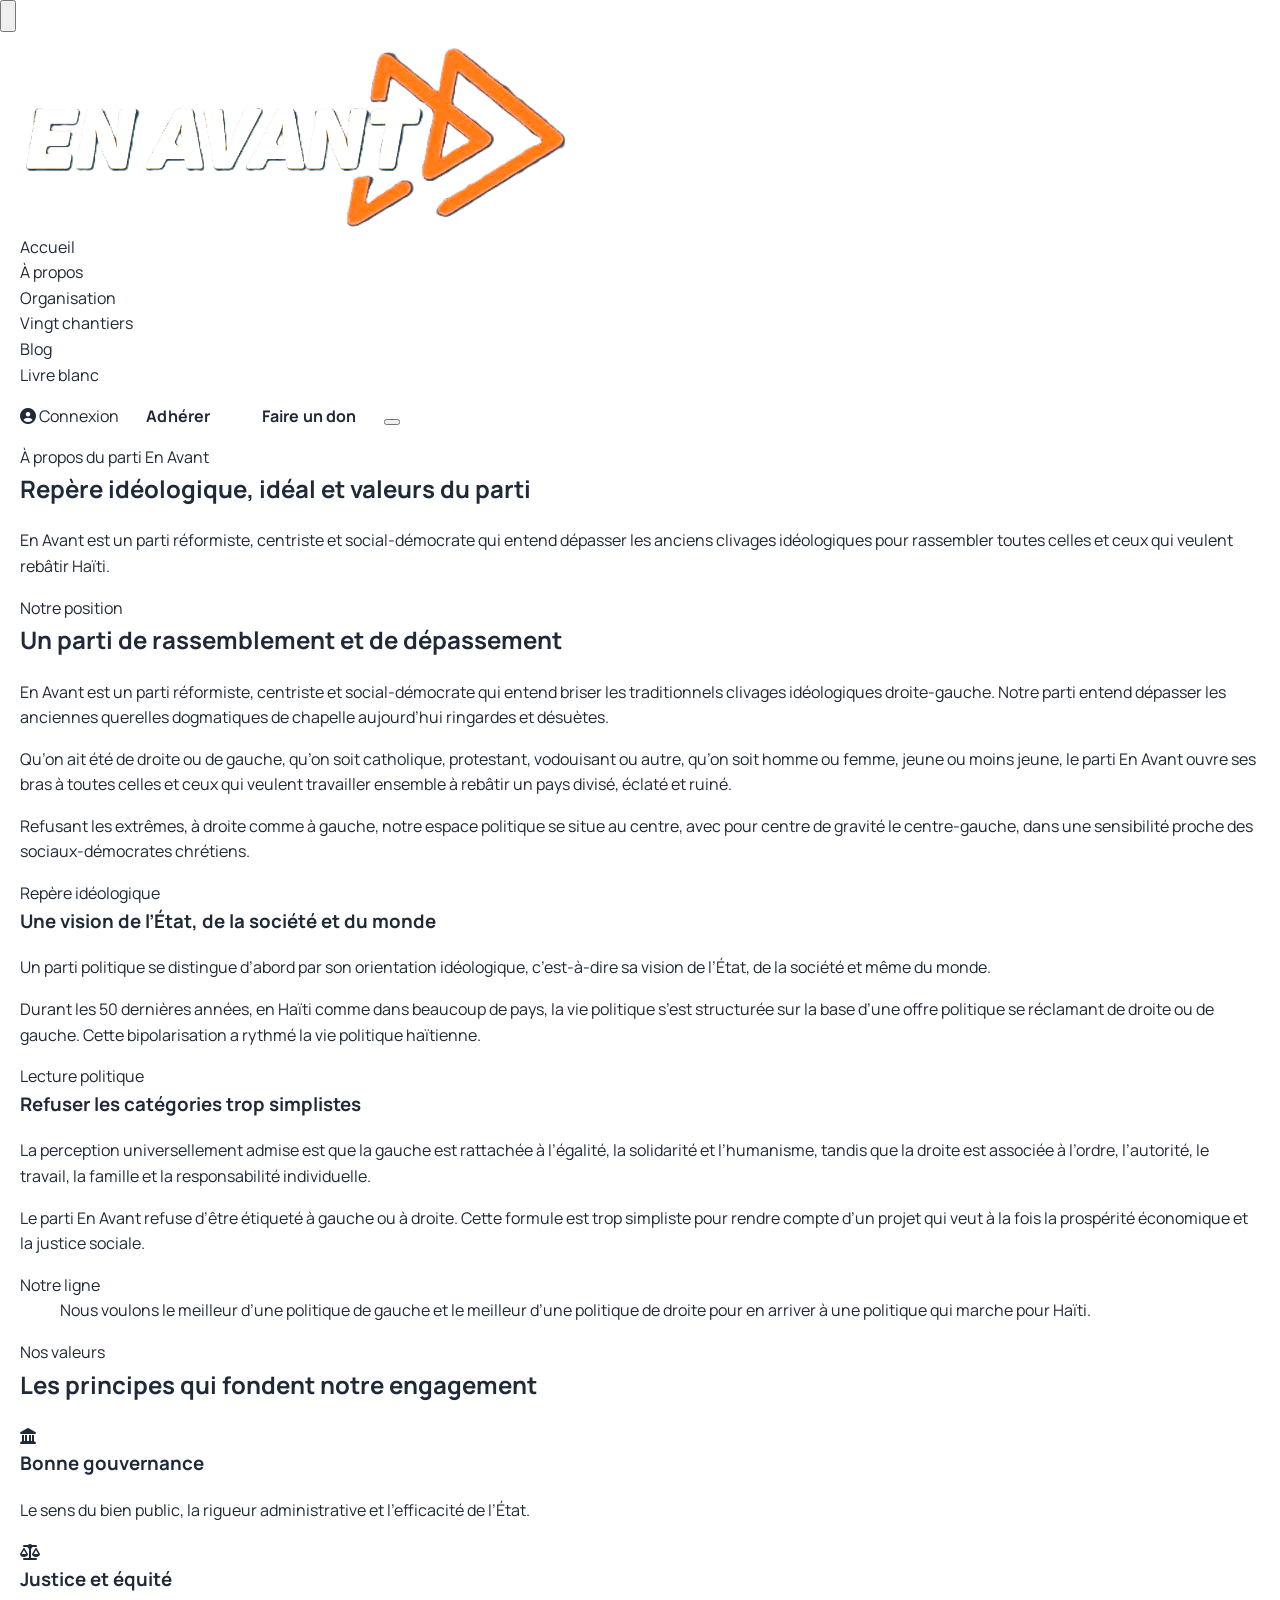
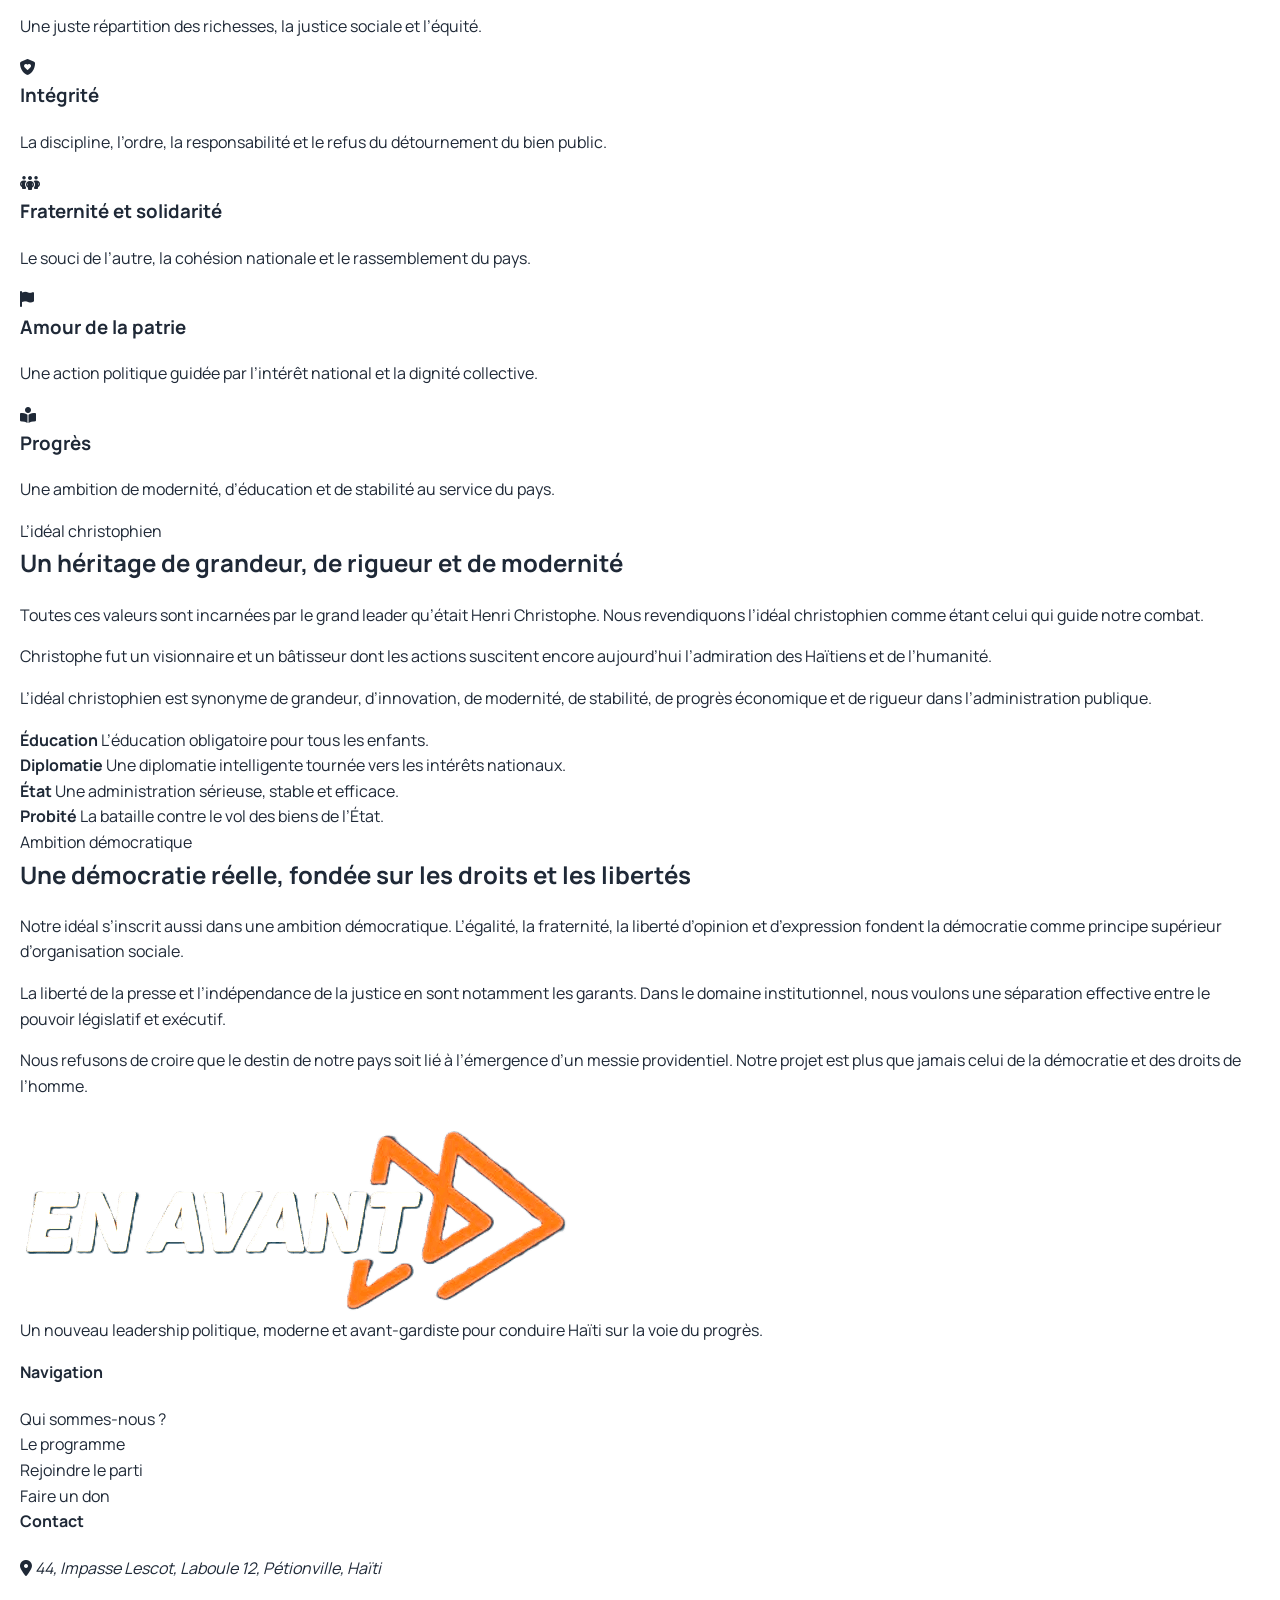
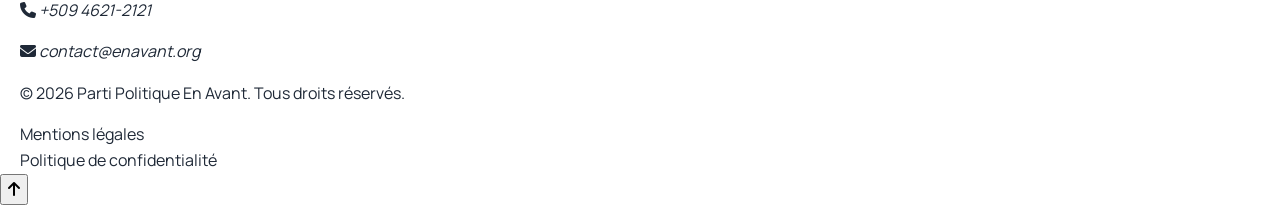
==== Apropos.html @ 97e24e47 "Refactor front: structure HTML, CSS, JS + nouvelles pages" ====
<!DOCTYPE html>
<html lang="fr">
<head>
  <meta charset="UTF-8" />
  <meta name="viewport" content="width=device-width, initial-scale=1.0" />
  <title>À propos | En Avant</title>
  <meta
    name="description"
    content="Découvrez le repère idéologique, l’idéal et les valeurs du parti En Avant."
  />

  <link rel="preconnect" href="https://fonts.googleapis.com" />
  <link rel="preconnect" href="https://fonts.gstatic.com" crossorigin />
  <link
    href="https://fonts.googleapis.com/css2?family=Manrope:wght@400;500;600;700;800&family=Playfair+Display:wght@600;700&display=swap"
    rel="stylesheet"
  />
  <link
    rel="stylesheet"
    href="https://cdnjs.cloudflare.com/ajax/libs/font-awesome/6.5.1/css/all.min.css"
  />
  <link rel="stylesheet" href="css/style.css" />
</head>

<button class="chatbot-fab" id="chatbotFab" aria-label="Ouvrir le chat">
  <span class="chatbot-icon">
    <svg viewBox="0 0 24 24" aria-hidden="true">
      <path d="M4 5.5C4 4.12 5.12 3 6.5 3h11C18.88 3 20 4.12 20 5.5v7c0 1.38-1.12 2.5-2.5 2.5H11l-4.2 3.4c-.33.27-.8.03-.8-.4V15.8C4.84 15.57 4 14.62 4 13.5v-8z" fill="currentColor"/>
    </svg>
  </span>
  <span class="chatbot-dot"></span>
</button>

<body>
  <header id="main-header" class="site-header scrolled">
    <div class="container header-shell">
      <a href="index.html" class="brand" aria-label="Retour à l'accueil">
        <img src="pictures/logo/logo.png" alt="Logo En Avant" />
      </a>

      <nav id="main-nav" class="main-nav" aria-label="Menu principal">
        <ul>
          <li><a href="index.html">Accueil</a></li>
          <li><a href="Apropos.html" class="active">À propos</a></li>
          <li><a href="organisation.html">Organisation</a></li>
          <li><a href="vingt-chantiers.html">Vingt chantiers</a></li>
          <li><a href="blog.html">Blog</a></li>
          <li><a href="livre-blanc.html">Livre blanc</a></li>
        </ul>
      </nav>

      <div class="header-actions">
        <a href="login.html" class="header-login">
          <i class="fa-solid fa-circle-user"></i>
          <span>Connexion</span>
        </a>
        <a href="adherer.html" class="btn btn-secondary">Adhérer</a>
        <a href="don.html" class="btn btn-primary">Faire un don</a>

        <button
          id="btn-mobile-menu"
          class="menu-toggle"
          type="button"
          aria-label="Ouvrir le menu"
          aria-expanded="false"
        >
          <span></span>
          <span></span>
          <span></span>
        </button>
      </div>
    </div>
  </header>

  <main>
    <!-- Hero -->
    <section class="about-hero">
      <div class="about-hero-bg"></div>
      <div class="about-hero-overlay"></div>

      <div class="container about-hero-content">
        <span class="eyebrow">À propos du parti En Avant</span>
        <h1>Repère idéologique, idéal et valeurs du parti</h1>
        <p>
          En Avant est un parti réformiste, centriste et social-démocrate qui
          entend dépasser les anciens clivages idéologiques pour rassembler
          toutes celles et ceux qui veulent rebâtir Haïti.
        </p>
      </div>
    </section>

    <!-- Intro -->
    <section class="section section-light">
      <div class="container narrow-container">
        <div class="section-head reveal-up">
          <span class="section-kicker">Notre position</span>
          <h2 class="section-title">Un parti de rassemblement et de dépassement</h2>
        </div>

        <div class="about-rich-text reveal-up">
          <p>
            En Avant est un parti réformiste, centriste et social-démocrate qui
            entend briser les traditionnels clivages idéologiques droite-gauche.
            Notre parti entend dépasser les anciennes querelles dogmatiques de
            chapelle aujourd’hui ringardes et désuètes.
          </p>

          <p>
            Qu’on ait été de droite ou de gauche, qu’on soit catholique,
            protestant, vodouisant ou autre, qu’on soit homme ou femme, jeune ou
            moins jeune, le parti En Avant ouvre ses bras à toutes celles et ceux
            qui veulent travailler ensemble à rebâtir un pays divisé, éclaté et
            ruiné.
          </p>

          <p>
            Refusant les extrêmes, à droite comme à gauche, notre espace
            politique se situe au centre, avec pour centre de gravité le
            centre-gauche, dans une sensibilité proche des sociaux-démocrates
            chrétiens.
          </p>
        </div>
      </div>
    </section>

    <!-- Ideology -->
    <section class="section section-soft">
      <div class="container">
        <div class="about-split">
          <div class="about-card reveal-left">
            <span class="card-kicker">Repère idéologique</span>
            <h3>Une vision de l’État, de la société et du monde</h3>
            <p>
              Un parti politique se distingue d’abord par son orientation
              idéologique, c’est-à-dire sa vision de l’État, de la société et
              même du monde.
            </p>
            <p>
              Durant les 50 dernières années, en Haïti comme dans beaucoup de
              pays, la vie politique s’est structurée sur la base d’une offre
              politique se réclamant de droite ou de gauche. Cette bipolarisation
              a rythmé la vie politique haïtienne.
            </p>
          </div>

          <div class="about-card reveal-right">
            <span class="card-kicker">Lecture politique</span>
            <h3>Refuser les catégories trop simplistes</h3>
            <p>
              La perception universellement admise est que la gauche est
              rattachée à l’égalité, la solidarité et l’humanisme, tandis que la
              droite est associée à l’ordre, l’autorité, le travail, la famille
              et la responsabilité individuelle.
            </p>
            <p>
              Le parti En Avant refuse d’être étiqueté à gauche ou à droite.
              Cette formule est trop simpliste pour rendre compte d’un projet qui
              veut à la fois la prospérité économique et la justice sociale.
            </p>
          </div>
        </div>
      </div>
    </section>

    <!-- Vision statement -->
    <section class="section section-light">
      <div class="container narrow-container">
        <div class="statement-box reveal-up">
          <span class="statement-kicker">Notre ligne</span>
          <blockquote>
            Nous voulons le meilleur d’une politique de gauche et le meilleur
            d’une politique de droite pour en arriver à une politique qui marche
            pour Haïti.
          </blockquote>
        </div>
      </div>
    </section>

    <!-- Values -->
    <section class="section section-light">
      <div class="container">
        <div class="section-head center reveal-up">
          <span class="section-kicker">Nos valeurs</span>
          <h2 class="section-title">Les principes qui fondent notre engagement</h2>
        </div>

        <div class="values-grid">
          <article class="value-card reveal-up">
            <i class="fa-solid fa-landmark"></i>
            <h3>Bonne gouvernance</h3>
            <p>Le sens du bien public, la rigueur administrative et l’efficacité de l’État.</p>
          </article>

          <article class="value-card reveal-up delay-1">
            <i class="fa-solid fa-scale-balanced"></i>
            <h3>Justice et équité</h3>
            <p>Une juste répartition des richesses, la justice sociale et l’équité.</p>
          </article>

          <article class="value-card reveal-up delay-2">
            <i class="fa-solid fa-shield-heart"></i>
            <h3>Intégrité</h3>
            <p>La discipline, l’ordre, la responsabilité et le refus du détournement du bien public.</p>
          </article>

          <article class="value-card reveal-up">
            <i class="fa-solid fa-people-group"></i>
            <h3>Fraternité et solidarité</h3>
            <p>Le souci de l’autre, la cohésion nationale et le rassemblement du pays.</p>
          </article>

          <article class="value-card reveal-up delay-1">
            <i class="fa-solid fa-flag"></i>
            <h3>Amour de la patrie</h3>
            <p>Une action politique guidée par l’intérêt national et la dignité collective.</p>
          </article>

          <article class="value-card reveal-up delay-2">
            <i class="fa-solid fa-book-open-reader"></i>
            <h3>Progrès</h3>
            <p>Une ambition de modernité, d’éducation et de stabilité au service du pays.</p>
          </article>
        </div>
      </div>
    </section>

    <!-- Christophe -->
    <section class="section section-dark">
      <div class="container">
        <div class="christophe-grid">
          <div class="christophe-copy reveal-left">
            <span class="section-kicker light">L’idéal christophien</span>
            <h2 class="section-title light">Un héritage de grandeur, de rigueur et de modernité</h2>

            <p class="light-text">
              Toutes ces valeurs sont incarnées par le grand leader qu’était
              Henri Christophe. Nous revendiquons l’idéal christophien comme
              étant celui qui guide notre combat.
            </p>

            <p class="light-text">
              Christophe fut un visionnaire et un bâtisseur dont les actions
              suscitent encore aujourd’hui l’admiration des Haïtiens et de
              l’humanité.
            </p>

            <p class="light-text">
              L’idéal christophien est synonyme de grandeur, d’innovation, de
              modernité, de stabilité, de progrès économique et de rigueur dans
              l’administration publique.
            </p>
          </div>

          <div class="christophe-panel reveal-right">
            <div class="christophe-item">
              <strong>Éducation</strong>
              <span>L’éducation obligatoire pour tous les enfants.</span>
            </div>
            <div class="christophe-item">
              <strong>Diplomatie</strong>
              <span>Une diplomatie intelligente tournée vers les intérêts nationaux.</span>
            </div>
            <div class="christophe-item">
              <strong>État</strong>
              <span>Une administration sérieuse, stable et efficace.</span>
            </div>
            <div class="christophe-item">
              <strong>Probité</strong>
              <span>La bataille contre le vol des biens de l’État.</span>
            </div>
          </div>
        </div>
      </div>
    </section>

    <!-- Democracy -->
    <section class="section section-light">
      <div class="container narrow-container">
        <div class="section-head reveal-up">
          <span class="section-kicker">Ambition démocratique</span>
          <h2 class="section-title">Une démocratie réelle, fondée sur les droits et les libertés</h2>
        </div>

        <div class="about-rich-text reveal-up">
          <p>
            Notre idéal s’inscrit aussi dans une ambition démocratique.
            L’égalité, la fraternité, la liberté d’opinion et d’expression
            fondent la démocratie comme principe supérieur d’organisation
            sociale.
          </p>

          <p>
            La liberté de la presse et l’indépendance de la justice en sont
            notamment les garants. Dans le domaine institutionnel, nous voulons
            une séparation effective entre le pouvoir législatif et exécutif.
          </p>

          <p>
            Nous refusons de croire que le destin de notre pays soit lié à
            l’émergence d’un messie providentiel. Notre projet est plus que
            jamais celui de la démocratie et des droits de l’homme.
          </p>
        </div>
      </div>
    </section>
  </main>

  <footer class="site-footer">
    <div class="container footer-grid">
      <div class="footer-col">
        <img src="pictures/logo/logo.png" alt="En Avant" class="footer-logo" />
        <p>
          Un nouveau leadership politique, moderne et avant-gardiste pour conduire Haïti
          sur la voie du progrès.
        </p>
      </div>

      <div class="footer-col">
        <h4>Navigation</h4>
        <ul>
          <li><a href="Apropos.html">Qui sommes-nous ?</a></li>
          <li><a href="vingt-chantiers.html">Le programme</a></li>
          <li><a href="adherer.html">Rejoindre le parti</a></li>
          <li><a href="don.html">Faire un don</a></li>
        </ul>
      </div>

      <div class="footer-col">
        <h4>Contact</h4>
        <address>
          <p><i class="fa-solid fa-location-dot"></i> 44, Impasse Lescot, Laboule 12, Pétionville, Haïti</p>
          <p><i class="fa-solid fa-phone"></i> +509 4621-2121</p>
          <p><i class="fa-solid fa-envelope"></i> contact@enavant.org</p>
        </address>
      </div>
    </div>

    <div class="footer-bottom">
      <div class="container footer-bottom-row">
        <p>© 2026 Parti Politique En Avant. Tous droits réservés.</p>
        <ul class="legal-links">
          <li><a href="#">Mentions légales</a></li>
          <li><a href="#">Politique de confidentialité</a></li>
        </ul>
      </div>
    </div>
  </footer>

  <button id="backToTop" class="back-to-top" aria-label="Remonter en haut">
    <i class="fa-solid fa-arrow-up"></i>
  </button>

  <script src="js/app.js"></script>
</body>
</html>
---- css/style.css ----
:root {
  --color-primary: #ff6a2a;
  --color-primary-light: #ff8a4c;
  --color-primary-dark: #e0551f;
  --color-secondary: #1a1a1a;
  --color-secondary-soft: #2a2a2a;
  --color-dark: #0f0f0f;
  --color-text: #1f2937;
  --color-muted: #6b7280;
  --color-border: rgba(0, 0, 0, 0.08);
  --color-white: #ffffff;
  --color-bg: #fafafa;
  --color-bg-soft: #f4f4f4;

  --radius-sm: 14px;
  --radius-md: 20px;
  --radius-lg: 28px;
  --radius-xl: 36px;

  --shadow-soft: 0 10px 30px rgba(0, 0, 0, 0.08);
  --shadow-medium: 0 20px 50px rgba(0, 0, 0, 0.12);
  --shadow-strong: 0 30px 80px rgba(0, 0, 0, 0.18);

  --transition-fast: 0.25s ease;
  --transition-smooth: 0.4s cubic-bezier(0.22, 1, 0.36, 1);

  --container: 1240px;

  --font-body: "Manrope", sans-serif;
  --font-display: "Playfair Display", serif;
}

*,
*::before,
*::after {
  box-sizing: border-box;
}

html {
  scroll-behavior: smooth;
}

body {
  margin: 0;
  font-family: var(--font-body);
  color: var(--color-text);
  background: var(--color-white);
  line-height: 1.6;
  overflow-x: hidden;
}

body.menu-open {
  overflow: hidden;
}

img {
  max-width: 100%;
  display: block;
}

a {
  color: inherit;
  text-decoration: none;
}

button,
input,
textarea,
select {
  font: inherit;
}

ul {
  margin: 0;
  padding: 0;
  list-style: none;
}

p,
h1,
h2,
h3,
h4,
blockquote {
  margin-top: 0;
}

.container {
  width: min(calc(100% - 2rem), var(--container));
  margin: 0 auto;
}

/* Loader */
.page-loader {
  position: fixed;
  inset: 0;
  z-index: 9999;
  background:
    radial-gradient(circle at 15% 25%, rgba(255, 106, 42, 0.28), transparent 30%),
    radial-gradient(circle at 85% 15%, rgba(255, 255, 255, 0.12), transparent 25%),
    linear-gradient(135deg, #0f0f0f 0%, #1a1a1a 55%, #2a2a2a 100%);
  display: grid;
  place-items: center;
  transition: opacity 0.7s ease, visibility 0.7s ease;
}

.page-loader.hidden {
  opacity: 0;
  visibility: hidden;
}

.loader-inner {
  text-align: center;
}

.loader-logo {
  width: 110px;
  margin: 0 auto 1.5rem;
  filter: drop-shadow(0 12px 30px rgba(0, 0, 0, 0.25));
}

.loader-line {
  width: 160px;
  height: 4px;
  border-radius: 999px;
  background: rgba(255, 255, 255, 0.18);
  overflow: hidden;
  position: relative;
}

.loader-line::after {
  content: "";
  position: absolute;
  inset: 0;
  width: 45%;
  background: linear-gradient(90deg, transparent, var(--color-primary), transparent);
  animation: loaderMove 1.2s ease-in-out infinite;
}

@keyframes loaderMove {
  0% { transform: translateX(-120%); }
  100% { transform: translateX(260%); }
}

/* Buttons */
.btn {
  display: inline-flex;
  align-items: center;
  justify-content: center;
  gap: 0.65rem;
  min-height: 50px;
  padding: 0.9rem 1.45rem;
  border: 1px solid transparent;
  border-radius: 999px;
  font-weight: 700;
  letter-spacing: 0.01em;
  transition: var(--transition-smooth);
  cursor: pointer;
  position: relative;
  overflow: hidden;
}

.btn::after {
  content: "";
  position: absolute;
  top: 0;
  left: -120%;
  width: 55%;
  height: 100%;
  background: linear-gradient(120deg, transparent, rgba(255, 255, 255, 0.32), transparent);
  transition: 0.8s ease;
}

.btn:hover::after {
  left: 130%;
}

.btn:hover {
  transform: translateY(-2px);
}

.btn-lg {
  min-height: 58px;
  padding: 1rem 1.8rem;
}

.btn-full {
  width: 100%;
}

<<<<<<< Updated upstream
/* Bouton Principal (Faire un Don) -> BLEU MARINE PARTOUT */
.btn-primary {
    background-color: var(--color-secondary);
    color: var(--color-white) !important;
    box-shadow: 0 4px 15px rgba(0, 26, 51, 0.4);
=======
.btn-primary {
  background: linear-gradient(135deg, var(--color-primary) 0%, var(--color-primary-light) 100%);
  color: var(--color-white);
  box-shadow: 0 14px 35px rgba(255, 106, 42, 0.28);
>>>>>>> Stashed changes
}

.btn-primary:hover {
<<<<<<< Updated upstream
    background-color: #003366; 
    transform: scale(1.02);
    box-shadow: 0 6px 20px rgba(0, 26, 51, 0.6);
}

/* Bouton Blanc Premium (Adhérer) -> BLANC PARTOUT */
.btn-white {
    background-color: var(--color-white) !important;
    color: var(--color-primary) !important; 
    box-shadow: 0 4px 15px rgba(0, 0, 0, 0.1) !important; 
    font-weight: 700 !important; 
}
.btn-white:hover {
    background-color: #f8f9fa !important;
    transform: scale(1.04);
    box-shadow: 0 8px 25px rgba(0, 0, 0, 0.2) !important;
=======
  box-shadow: 0 20px 45px rgba(255, 106, 42, 0.34);
}

.btn-secondary {
  background: rgba(255, 255, 255, 0.72);
  color: var(--color-secondary);
  border-color: rgba(255, 255, 255, 0.35);
  backdrop-filter: blur(10px);
>>>>>>> Stashed changes
}

.btn-secondary:hover {
  background: rgba(255, 255, 255, 0.9);
}

<<<<<<< Updated upstream
.header-container { display: flex; justify-content: space-between; align-items: center; width: 98%; max-width: 2000px; margin: 0 auto; padding: 0 1rem; }
.header-logo img { height: 80px; transition: transform 0.3s ease;}
.header-logo img:hover { transform: scale(1.05); }

.header-nav ul { display: flex; align-items: center; gap: 3.5rem; }

/* Liens du menu principal */
.header-nav > ul > li > a {
    color: var(--color-white);
    font-weight: 500; 
    font-size: 0.95rem; 
    position: relative;
    padding: 0.6rem 1.2rem; 
    letter-spacing: 0.5px;
    text-shadow: 0 2px 5px rgba(0,0,0,0.3); 
    transition: all 0.3s ease;
    z-index: 1; 
    display: inline-block;
=======
.btn-light {
  background: var(--color-white);
  color: var(--color-secondary);
  box-shadow: 0 14px 35px rgba(0, 0, 0, 0.12);
>>>>>>> Stashed changes
}

.btn-light:hover {
  box-shadow: 0 20px 45px rgba(0, 0, 0, 0.18);
}

/* Header */
.site-header {
  position: fixed;
  top: 0;
  left: 0;
  width: 100%;
  z-index: 1200;
  padding: 1rem 0;
  transition: background 0.35s ease, border-color 0.35s ease, padding 0.35s ease, box-shadow 0.35s ease;
}

.site-header.scrolled {
  padding: 0.7rem 0;
  background: rgba(15, 15, 15, 0.72);
  backdrop-filter: blur(18px) saturate(150%);
  border-bottom: 1px solid rgba(255, 255, 255, 0.08);
  box-shadow: 0 10px 30px rgba(0, 0, 0, 0.12);
}

.header-shell {
  display: flex;
  align-items: center;
  justify-content: space-between;
  gap: 1.5rem;
}

<<<<<<< Updated upstream
/* --- Menu au SCROLL : Dark Glass Permanent (SaaS Style) --- */
#main-header.scroll-down {
    background: rgba(15, 23, 42, 0.85) !important; 
    backdrop-filter: blur(24px) saturate(150%) !important; 
    -webkit-backdrop-filter: blur(24px) saturate(150%) !important;
    border-bottom: 1px solid rgba(255, 255, 255, 0.08) !important; 
    padding: 0.8rem 0;
    pointer-events: auto; 
=======
.brand img {
  height: 76px;
  transition: var(--transition-smooth);
}

.site-header.scrolled .brand img {
  height: 62px;
}

.main-nav ul {
  display: flex;
  align-items: center;
  gap: 2rem;
}

.main-nav > ul > li {
  position: relative;
}

.main-nav > ul > li > a {
  color: var(--color-white);
  font-size: 0.96rem;
  font-weight: 600;
  padding: 0.55rem 0;
  opacity: 0.92;
  transition: var(--transition-fast);
  position: relative;
}

.main-nav > ul > li > a::after {
  content: "";
  position: absolute;
  left: 0;
  bottom: -0.25rem;
  width: 100%;
  height: 2px;
  transform: scaleX(0);
  transform-origin: center;
  background: var(--color-primary);
  transition: var(--transition-fast);
}

.main-nav > ul > li > a:hover,
.main-nav > ul > li > a.active {
  opacity: 1;
}

.main-nav > ul > li > a:hover::after,
.main-nav > ul > li > a.active::after {
  transform: scaleX(1);
}

.dropdown > a i {
  font-size: 0.72rem;
  margin-left: 0.35rem;
>>>>>>> Stashed changes
}

.dropdown-menu {
  position: absolute;
  top: calc(100% + 1rem);
  left: -1rem;
  min-width: 210px;
  padding: 0.7rem;
  border-radius: 18px;
  background: rgba(255, 255, 255, 0.96);
  box-shadow: var(--shadow-medium);
  border: 1px solid rgba(0, 0, 0, 0.06);
  opacity: 0;
  visibility: hidden;
  transform: translateY(10px);
  transition: var(--transition-smooth);
}

.dropdown:hover .dropdown-menu {
  opacity: 1;
  visibility: visible;
  transform: translateY(0);
}

.dropdown-menu a {
<<<<<<< Updated upstream
    display: block; width: 100%; color: var(--color-dark) !important;
    padding: 0.75rem 1rem; border-radius: 8px; font-weight: 500 !important;
    text-shadow: none; transform: none; 
}
.dropdown-menu a::before { display: none; }
.dropdown-menu a:hover { background-color: var(--color-bg-light); color: var(--color-primary) !important; }

/* ==========================================
   6. HERO BANNER : CADRAGE MILLIMÉTRIQUE
   ========================================== */
.hero-section {
    position: relative; height: 100vh; min-height: 700px; display: flex; align-items: center; justify-content: center; overflow: hidden;
    background: radial-gradient(circle at 50% 40%, var(--color-primary) 0%, var(--color-primary-dark) 60%, var(--color-primary-deep) 100%);
}

/* L'Image de Fond */
.hero-section::before {
    content: ''; position: absolute; top: 0; left: 0; width: 100%; height: 100%;
    background-image: url('../pictures/hero.jpeg'); background-size: cover; 
    background-position: center 20%; background-repeat: no-repeat;
    filter: grayscale(100%) sepia(100%) hue-rotate(345deg) saturate(250%) contrast(1.1) brightness(1.2);
    opacity: 0.25; mix-blend-mode: hard-light; z-index: 0; pointer-events: none; 
=======
  display: block;
  padding: 0.8rem 0.95rem;
  border-radius: 12px;
  color: var(--color-dark);
  font-weight: 600;
}

.dropdown-menu a:hover {
  background: var(--color-bg-soft);
  color: var(--color-primary);
>>>>>>> Stashed changes
}

.header-actions {
  display: flex;
  align-items: center;
  gap: 0.8rem;
}

<<<<<<< Updated upstream
/* Le Slogan Centré (1 Ligne) */
.hero-title {
    color: var(--color-white); font-size: clamp(2rem, 4.5vw, 4.2rem); line-height: 1.1;
    margin-top: 22vh; margin-bottom: 0;
    text-shadow: 0 4px 15px rgba(0, 0, 0, 0.4); white-space: nowrap; text-align: center; width: 100%;
}

/* Les Boutons au niveau des mains */
.hero-buttons { 
    display: flex; justify-content: center; align-items: center;
    gap: 45vw; margin-top: 3vh; width: 100%; 
=======
.header-login {
  display: inline-flex;
  align-items: center;
  gap: 0.45rem;
  color: var(--color-white);
  font-weight: 600;
  opacity: 0.9;
  transition: var(--transition-fast);
}

.header-login:hover {
  opacity: 1;
  color: #ffd9c6;
>>>>>>> Stashed changes
}

<<<<<<< Updated upstream
/* Les Icônes Réseaux Sociaux */
.hero-socials {
    display: inline-flex; justify-content: center; align-items: center; gap: 1.5rem;
    margin-top: 25vh; padding: 0.8rem 2rem;
    background: rgba(255, 255, 255, 0.05); backdrop-filter: blur(12px); -webkit-backdrop-filter: blur(12px);
    border: 1px solid rgba(255, 255, 255, 0.1); border-radius: 50px; box-shadow: 0 10px 30px rgba(0, 0, 0, 0.1);
}
.hero-socials a { color: var(--color-white); font-size: 1.5rem; display: flex; justify-content: center; align-items: center; width: 45px; height: 45px; border-radius: 50%; background-color: transparent; transition: var(--transition-fast); opacity: 0.8; }
.hero-socials a:hover { opacity: 1; color: var(--color-primary); background-color: var(--color-white); transform: translateY(-4px) scale(1.1); box-shadow: 0 8px 20px rgba(0, 0, 0, 0.2); }

/* ==========================================
   7. SECTIONS, CARTES & VIDÉO (VISION ORANGE)
   ========================================== */
.card { background: var(--color-white); border-radius: 20px; border: 1px solid rgba(0,0,0,0.03); box-shadow: var(--shadow-apple); overflow: hidden; transition: transform 0.3s ease, box-shadow 0.3s ease; }
.card:hover { transform: translateY(-5px); box-shadow: 0 20px 40px rgba(0,0,0,0.08); }

/* --- LA SECTION VISION (Plaque Verre Orange) --- */
.vision-section { padding: 8rem 0 4rem 0; background-color: var(--color-white); position: relative; }

.vision-premium-card {
    background: rgba(230, 85, 37, 0.85); backdrop-filter: blur(25px); -webkit-backdrop-filter: blur(25px);
    border-radius: 30px; padding: 4rem 3rem; border: 1px solid rgba(255, 255, 255, 0.3);
    box-shadow: 0 30px 60px rgba(230, 85, 37, 0.15), 0 10px 20px rgba(0, 0, 0, 0.05); 
    position: relative; overflow: visible;
}
.vision-grid { display: grid; grid-template-columns: 1fr; gap: 4rem; align-items: center; }
.vision-text { position: relative; padding-right: 2rem; }
.quote-mark { position: absolute; top: -40px; left: -20px; font-family: var(--font-heading); font-size: 8rem; line-height: 1; color: rgba(255, 255, 255, 0.2); z-index: 0; }
.vision-quote { position: relative; z-index: 1; font-family: var(--font-heading); font-size: clamp(1.4rem, 2.5vw, 1.8rem); line-height: 1.6; color: var(--color-white); text-shadow: 0 2px 4px rgba(0, 0, 0, 0.1); font-weight: 400; font-style: italic; }
.vision-author { position: relative; z-index: 1; }
.vision-author strong { color: var(--color-white) !important; font-size: 1.2rem; }
.vision-author span { color: var(--color-secondary) !important; font-weight: 600; opacity: 0.9; }

.vision-video { position: relative; }
.vision-video-wrapper { position: relative; width: 100%; max-width: 550px; margin: 0 auto; aspect-ratio: 16 / 9; border-radius: 16px; overflow: hidden; background-color: var(--color-secondary); border: 8px solid var(--color-white); box-shadow: 0 25px 50px -12px rgba(0, 26, 51, 0.4); transition: transform 0.4s ease, box-shadow 0.4s ease; }
.vision-video-wrapper:hover { transform: translateY(-10px) scale(1.02); box-shadow: 0 35px 60px -15px rgba(0, 26, 51, 0.6); }
.vision-video-wrapper iframe { position: absolute; top: 0; left: 0; width: 100%; height: 100%; border: none; background-color: #000; }
@media (min-width: 992px) { .vision-grid { grid-template-columns: 1.2fr 1fr; gap: 5rem; } .vision-video { margin-top: -8rem; margin-bottom: -4rem; } }

/* ==========================================
   8. SÉPARATEUR PREMIUM (DARK MARQUEE SMOOTH)
   ========================================== */
.premium-divider {
    position: relative;
    width: 100%;
    height: 100px; 
    overflow: hidden;
    display: flex;
    align-items: center;
    background: linear-gradient(to right, #001a33, #002b5e, #001a33);
    box-shadow: inset 0 5px 15px rgba(0,0,0,0.3), inset 0 -5px 15px rgba(0,0,0,0.3);
}

.marquee-track {
    display: flex;
    width: max-content; 
    animation: scroll-marquee 45s linear infinite; 
    z-index: 2; 
}

.marquee-text {
    font-family: var(--font-body); 
    font-size: 2.5rem; 
    font-weight: 800;
    text-transform: uppercase;
    letter-spacing: 4px;
    padding-right: 3rem; 
    color: rgba(255, 255, 255, 0.04); 
    -webkit-text-stroke: 0px; 
    text-shadow: none; 
    white-space: nowrap;
}

@keyframes scroll-marquee {
    0% { transform: translateX(0); }
    100% { transform: translateX(-50%); } 
}

@media (max-width: 768px) {
    .premium-divider { height: 70px; }
    .marquee-text { font-size: 1.8rem; }
}

/* ==========================================
   9. ACTUALITÉS (VITRINE ORANGE PANORAMIQUE)
   ========================================== */
.news-section { 
    padding: 6rem 0; 
    background-color: var(--color-white); 
    position: relative;
    background-image: radial-gradient(circle at 50% 50%, rgba(230, 85, 37, 0.1) 0%, transparent 70%);
}

.news-section .container {
    width: 95%; max-width: 1600px;
    background: rgba(230, 85, 37, 0.95); 
    backdrop-filter: blur(20px); -webkit-backdrop-filter: blur(20px);
    border: 1px solid rgba(255, 255, 255, 0.3); border-radius: 40px; 
    padding: 6rem 5rem;
    box-shadow: 0 40px 80px rgba(230, 85, 37, 0.3), inset 0 2px 2px rgba(255, 255, 255, 0.2);
}

.news-section .section-title { color: var(--color-white) !important; font-size: clamp(2.5rem, 4vw, 3.5rem); letter-spacing: -0.5px; margin: 0; text-shadow: 0 2px 10px rgba(0,0,0,0.1); }
.link-discover { font-weight: 600; font-size: 1.2rem; display: flex; align-items: center; gap: 0.5rem; color: var(--color-white) !important; transition: var(--transition-fast); padding-bottom: 5px; border-bottom: 2px solid transparent; }
.link-discover:hover { gap: 0.8rem; border-bottom: 2px solid var(--color-white); }

.blog-layout { display: grid; grid-template-columns: 1fr; gap: 4rem; margin-top: 5rem; }
@media (min-width: 1024px) { 
    .blog-layout { grid-template-columns: 1.2fr 1fr; gap: 6rem; align-items: stretch; } 
}

.news-featured { position: relative; border-radius: 24px; overflow: hidden; aspect-ratio: 16/10; box-shadow: 0 20px 40px rgba(0,0,0,0.5); transition: transform 0.5s ease, box-shadow 0.5s ease; }
.featured-link { display: block; width: 100%; height: 100%; }
.featured-img { position: absolute; top: 0; left: 0; width: 100%; height: 100%; object-fit: cover; transition: transform 1s ease; }
.featured-overlay { position: absolute; top: 0; left: 0; width: 100%; height: 100%; background: linear-gradient(to bottom, rgba(0,0,0,0) 10%, rgba(0,0,0,0.9) 100%); display: flex; flex-direction: column; justify-content: flex-end; padding: 3rem; }

.badge-premium { align-self: flex-start; background: var(--color-primary); color: var(--color-white); padding: 0.5rem 1.2rem; border-radius: 50px; font-size: 0.75rem; font-weight: 700; text-transform: uppercase; letter-spacing: 1.5px; margin-bottom: 1.5rem; }
.featured-title { color: var(--color-white); font-size: clamp(1.8rem, 3.5vw, 2.5rem); line-height: 1.2; margin-bottom: 0; text-shadow: 0 4px 10px rgba(0,0,0,0.5); }
.featured-read-more { color: var(--color-primary); font-weight: 600; font-size: 1.1rem; display: flex; align-items: center; gap: 0.5rem; margin-top: 1.5rem; opacity: 0; transform: translateY(20px); transition: all 0.4s ease; }
.news-featured:hover { transform: translateY(-8px); box-shadow: 0 30px 60px rgba(0, 0, 0, 0.6); }
.news-featured:hover .featured-img { transform: scale(1.05); }
.news-featured:hover .featured-read-more { opacity: 1; transform: translateY(0); }

.news-list-container { display: flex; flex-direction: column; justify-content: center; }
.news-list-clean { display: flex; flex-direction: column; height: 100%; justify-content: space-between; }
.news-list-item { border-bottom: 1px solid rgba(255, 255, 255, 0.2); position: relative; }
.news-list-item:last-child { border-bottom: none; }
.news-item-link { display: flex; flex-direction: column; justify-content: center; padding: 2.5rem 0; position: relative; z-index: 2; transition: var(--transition-fast); }
.news-item-link:hover { transform: translateX(15px); }
.news-item-meta { display: flex; gap: 1rem; font-size: 0.8rem; font-weight: 700; text-transform: uppercase; letter-spacing: 1.5px; margin-bottom: 1rem; }

.news-category { color: var(--color-secondary) !important; font-weight: 800; }
.news-date { color: rgba(255, 255, 255, 0.7) !important; }
.news-item-title { color: var(--color-white); font-size: 1.4rem; font-weight: 400; line-height: 1.4; transition: color 0.3s ease; text-shadow: none; word-wrap: break-word; }
.news-list-item:hover .news-item-title { color: var(--color-secondary); }

.hover-thumbnail { position: absolute; top: 50%; right: 2rem; transform: translateY(-50%) scale(0.8) rotate(-5deg); width: 160px; height: 110px; object-fit: cover; border-radius: 12px; box-shadow: 0 20px 40px rgba(0,0,0,0.5); border: 2px solid rgba(255,255,255,0.2); opacity: 0; visibility: hidden; z-index: -1; transition: all 0.4s cubic-bezier(0.16, 1, 0.3, 1); pointer-events: none; }
.news-list-item:hover .hover-thumbnail { opacity: 1; visibility: visible; transform: translateY(-50%) scale(1) rotate(0deg); right: 0; }

@media (max-width: 991px) { 
    .news-section .container { padding: 3rem 1.5rem; border-radius: 20px; width: 100%; }
    .news-featured { aspect-ratio: 1/1; } 
    .featured-overlay { padding: 1.5rem; } 
    .hover-thumbnail { display: none; } 
    .news-item-link:hover { transform: none; } 
}

/* ==========================================
   10. ORGANISATION & GALERIE
   ========================================== */
.join-section { padding: 8rem 0; background-color: var(--color-secondary); color: var(--color-white); }
.process-grid { display: grid; grid-template-columns: 1fr; gap: 2rem; }
@media (min-width: 768px) { .process-grid { grid-template-columns: repeat(3, 1fr); } }
.step-card { padding: 3rem 2rem; border-radius: 20px; text-align: center; background: rgba(255, 255, 255, 0.05); border: 1px solid rgba(255, 255, 255, 0.1); transition: var(--transition-fast); }
.step-card:hover { background: rgba(255, 255, 255, 0.08); transform: translateY(-5px); border-color: rgba(230, 85, 37, 0.5); }
.step-card h4 { color: #ffffff !important; }
.step-card p { color: rgba(255, 255, 255, 0.8) !important; }

/* GALERIE DIAPORAMA (Fade Away) */
.slideshow-container { position: relative; width: 100%; max-width: 900px; height: 500px; margin: 0 auto; border-radius: 24px; overflow: hidden; box-shadow: var(--shadow-apple), 0 20px 40px rgba(0,0,0,0.1); background-color: var(--color-dark); }
.slide-item { position: absolute; top: 0; left: 0; width: 100%; height: 100%; opacity: 0; visibility: hidden; transition: opacity 1.5s ease-in-out, visibility 1.5s ease-in-out; transform: scale(1.05); }
.slide-item.active { opacity: 1; visibility: visible; transform: scale(1); transition: opacity 1.5s ease-in-out, transform 10s ease-out; }
.slide-image { width: 100%; height: 100%; object-fit: cover; }
@media (max-width: 768px) { .slideshow-container { height: 350px; } }

/* ==========================================
   11. FOOTER & MODALES
   ========================================== */
.main-footer { background-color: var(--color-bg-light); color: var(--color-text-muted); border-top: 1px solid rgba(0,0,0,0.05); }
.footer-content { padding: 5rem 0 3rem; }
.footer-grid { display: grid; grid-template-columns: 1fr; gap: 3rem; }
@media (min-width: 992px) { .footer-grid { grid-template-columns: 2fr 1fr 1fr; } }
.footer-logo { height: 40px; } 
.footer-bottom { border-top: 1px solid rgba(0,0,0,0.05); padding: 2rem 0; font-size: 0.9rem; }
.legal-links { display: flex; gap: 1.5rem; }
.legal-links a { color: var(--color-text-muted); }
.legal-links a:hover { color: var(--color-primary); }

.loader-overlay { position: fixed; top: 0; left: 0; width: 100%; height: 100vh; background-color: #0f172a; background-image: radial-gradient(circle at 15% 50%, rgba(230, 85, 37, 0.4), transparent 50%), radial-gradient(circle at 85% 30%, rgba(0, 150, 255, 0.2), transparent 50%); z-index: 9999; display: flex; flex-direction: column; align-items: center; justify-content: center; transition: transform 0.8s cubic-bezier(0.77, 0, 0.175, 1), opacity 0.8s ease; }
.loader-logo { height: 120px; margin-bottom: 2rem; filter: drop-shadow(0 10px 20px rgba(0,0,0,0.3)); }
.loader-overlay.loader-hidden { opacity: 0; pointer-events: none; }

.btn-floating { position: fixed; bottom: 110px; right: 35px; width: 45px; height: 45px; border-radius: 50%; background-color: rgba(255,255,255,0.9); backdrop-filter: blur(10px); color: var(--color-dark); border: 1px solid rgba(0,0,0,0.05); box-shadow: 0 5px 15px rgba(0,0,0,0.1); z-index: 98; cursor: pointer; opacity: 1; transform: translateY(0); transition: var(--transition-fast); }
.btn-floating.scroll-hidden { opacity: 0; pointer-events: none; transform: translateY(20px); }
.btn-floating:hover { background-color: var(--color-dark); color: white; transform: translateY(-5px); }

.btn-floating-chat { position: fixed; bottom: 30px; right: 30px; width: 60px; height: 60px; border-radius: 50%; background-color: var(--color-primary); color: var(--color-white); border: none; box-shadow: 0 10px 25px rgba(230, 85, 37, 0.4); z-index: 99; cursor: pointer; display: flex; justify-content: center; align-items: center; font-size: 1.5rem; transition: var(--transition-smooth); }
.btn-floating-chat:hover { transform: scale(1.1) rotate(-5deg); background-color: var(--color-primary-dark); }
.chat-notification { position: absolute; top: 5px; right: 5px; width: 14px; height: 14px; background-color: #10b981; border: 2px solid var(--color-white); border-radius: 50%; }

.reveal-hidden { opacity: 0; transform: translateY(30px); transition: all 1s cubic-bezier(0.16, 1, 0.3, 1); }
.reveal-from-left { opacity: 0; transform: translateX(-40px); transition: all 1s cubic-bezier(0.16, 1, 0.3, 1); }
.reveal-from-right { opacity: 0; transform: translateX(40px); transition: all 1s cubic-bezier(0.16, 1, 0.3, 1); }
.is-visible { opacity: 1; transform: translate(0); }
.delay-1 { transition-delay: 0.1s; }
.delay-2 { transition-delay: 0.2s; }
.delay-3 { transition-delay: 0.3s; }

/* ==========================================
   12. RESPONSIVE MOBILE
   ========================================== */
.mobile-only-link, .mobile-only-btn { display: none !important; }
=======
.menu-toggle {
  display: none;
  width: 48px;
  height: 48px;
  border: 0;
  border-radius: 14px;
  background: rgba(255, 255, 255, 0.12);
  backdrop-filter: blur(8px);
  padding: 0;
  cursor: pointer;
}

.menu-toggle span {
  display: block;
  width: 22px;
  height: 2px;
  margin: 5px auto;
  background: var(--color-white);
  transition: var(--transition-fast);
  border-radius: 999px;
}

.menu-toggle.is-active span:nth-child(1) {
  transform: translateY(7px) rotate(45deg);
}

.menu-toggle.is-active span:nth-child(2) {
  opacity: 0;
}

.menu-toggle.is-active span:nth-child(3) {
  transform: translateY(-7px) rotate(-45deg);
}

.mobile-cta {
  display: none;
}

/* Hero */
.hero {
  position: relative;
  min-height: 100vh;
  padding: 10rem 0 4rem;
  display: flex;
  align-items: center;
  overflow: hidden;
  background: linear-gradient(135deg, #0f0f0f 0%, #1a1a1a 52%, #2a2a2a 100%);
}

.hero-bg {
  position: absolute;
  inset: 0;
  background: url("../pictures/hero.jpeg") center 22% / cover no-repeat;
  filter: brightness(0.92);
  transform: scale(1.02);
}

.hero-overlay {
  position: absolute;
  inset: 0;
  background:
    radial-gradient(circle at 20% 20%, rgba(255, 106, 42, 0.14), transparent 25%),
    linear-gradient(90deg, rgba(15, 15, 15, 0.48) 0%, rgba(15, 15, 15, 0.22) 42%, rgba(15, 15, 15, 0.38) 100%);
}

.hero-grid {
  position: relative;
  z-index: 2;
  display: grid;
  grid-template-columns: minmax(0, 1.2fr) minmax(320px, 430px);
  gap: 3rem;
  align-items: center;
}

.eyebrow {
  display: inline-flex;
  align-items: center;
  gap: 0.5rem;
  margin-bottom: 1.2rem;
  padding: 0.55rem 0.9rem;
  border-radius: 999px;
  background: rgba(255, 255, 255, 0.1);
  color: rgba(255, 255, 255, 0.9);
  font-size: 0.9rem;
  font-weight: 700;
  letter-spacing: 0.04em;
  text-transform: uppercase;
  backdrop-filter: blur(8px);
}

.hero-copy h1 {
  margin-bottom: 1rem;
  color: var(--color-white);
  font-family: var(--font-display);
  font-size: clamp(3rem, 6vw, 5.9rem);
  line-height: 0.94;
  letter-spacing: -0.04em;
}

.hero-copy h1 span {
  color: #ffd9c6;
}

.hero-text {
  max-width: 650px;
  color: rgba(255, 255, 255, 0.82);
  font-size: 1.12rem;
  margin-bottom: 2rem;
}

.hero-actions {
  display: flex;
  gap: 1rem;
  flex-wrap: wrap;
  margin-bottom: 2rem;
}

.hero-socials {
  display: flex;
  gap: 0.85rem;
  flex-wrap: wrap;
}

.hero-socials a {
  width: 50px;
  height: 50px;
  display: grid;
  place-items: center;
  border-radius: 50%;
  color: var(--color-white);
  background: rgba(255, 255, 255, 0.08);
  border: 1px solid rgba(255, 255, 255, 0.12);
  backdrop-filter: blur(10px);
  transition: var(--transition-smooth);
}

.hero-socials a:hover {
  background: var(--color-white);
  color: var(--color-primary);
  transform: translateY(-4px);
}

.hero-card {
  padding: 1.75rem;
  border-radius: var(--radius-xl);
  background: linear-gradient(180deg, rgba(255, 255, 255, 0.16), rgba(255, 255, 255, 0.08));
  border: 1px solid rgba(255, 255, 255, 0.18);
  backdrop-filter: blur(18px);
  box-shadow: var(--shadow-strong);
  color: var(--color-white);
}

.hero-card-top {
  display: flex;
  align-items: center;
  justify-content: space-between;
  gap: 1rem;
  margin-bottom: 1.2rem;
}

.hero-card-label {
  font-size: 0.82rem;
  text-transform: uppercase;
  letter-spacing: 0.12em;
  opacity: 0.8;
  font-weight: 700;
}

.hero-card-pill {
  padding: 0.45rem 0.8rem;
  border-radius: 999px;
  background: rgba(255, 255, 255, 0.14);
  font-size: 0.82rem;
  font-weight: 700;
}

.hero-card h2 {
  margin-bottom: 0.8rem;
  font-size: 1.7rem;
  line-height: 1.2;
}

.hero-card p {
  color: rgba(255, 255, 255, 0.78);
  margin-bottom: 1.5rem;
}

.hero-card-stats {
  display: grid;
  grid-template-columns: repeat(3, 1fr);
  gap: 1rem;
}

.hero-card-stats div {
  padding: 1rem;
  border-radius: 18px;
  background: rgba(255, 255, 255, 0.08);
  text-align: center;
}

.hero-card-stats strong {
  display: block;
  font-size: 1.5rem;
  line-height: 1;
  margin-bottom: 0.35rem;
}

.hero-card-stats span {
  font-size: 0.9rem;
  color: rgba(255, 255, 255, 0.76);
}

.hero-scroll {
  position: absolute;
  left: 50%;
  bottom: 1.5rem;
  transform: translateX(-50%);
  z-index: 2;
  display: inline-flex;
  align-items: center;
  gap: 0.6rem;
  color: rgba(255, 255, 255, 0.82);
  font-size: 0.95rem;
  font-weight: 700;
  letter-spacing: 0.02em;
}

.hero-scroll i {
  animation: bounceArrow 1.4s ease-in-out infinite;
}

.hero-copy h1,
.hero-text,
.hero-card,
.hero-scroll,
.hero-socials a,
.eyebrow {
  text-shadow: 0 4px 18px rgba(0, 0, 0, 0.28);
}

@keyframes bounceArrow {
  0%, 100% { transform: translateY(0); }
  50% { transform: translateY(6px); }
}

/* Sections */
.section {
  padding: 7rem 0;
}

.section-light {
  background: var(--color-white);
}

.section-soft {
  background: var(--color-bg);
}

.section-dark {
  background:
    radial-gradient(circle at top right, rgba(255, 106, 42, 0.16), transparent 25%),
    linear-gradient(135deg, #0f0f0f 0%, #1a1a1a 55%, #2a2a2a 100%);
  color: var(--color-white);
}

.section-head {
  margin-bottom: 3rem;
}

.section-head.center {
  text-align: center;
}

.section-kicker {
  display: inline-block;
  margin-bottom: 0.8rem;
  color: var(--color-primary);
  font-size: 0.88rem;
  text-transform: uppercase;
  letter-spacing: 0.14em;
  font-weight: 800;
}

.section-kicker.light {
  color: #ffd9c6;
}

.section-title {
  margin-bottom: 0.8rem;
  font-family: var(--font-display);
  font-size: clamp(2rem, 4vw, 3.4rem);
  line-height: 1.05;
  color: var(--color-secondary);
  letter-spacing: -0.03em;
}

.section-title.light {
  color: var(--color-white);
}

.section-intro {
  max-width: 740px;
  margin: 0 auto;
  color: var(--color-muted);
}

.section-intro.light {
  color: rgba(255, 255, 255, 0.74);
}

.section-action {
  margin-top: 3rem;
  text-align: center;
}

/* Vision */
.vision-grid {
  display: grid;
  grid-template-columns: 1fr 1fr;
  gap: 3rem;
  align-items: center;
}

.vision-quote {
  padding: 2.2rem;
  border-radius: var(--radius-xl);
  background: linear-gradient(180deg, #ffffff 0%, #fafbfd 100%);
  border: 1px solid var(--color-border);
  box-shadow: var(--shadow-soft);
}

.vision-quote blockquote {
  margin: 0;
  font-size: 1.3rem;
  line-height: 1.8;
  color: var(--color-secondary);
  font-weight: 500;
}

.video-shell {
  position: relative;
  aspect-ratio: 16 / 9;
  border-radius: var(--radius-xl);
  overflow: hidden;
  background: var(--color-secondary);
  box-shadow: var(--shadow-medium);
}

.video-shell::before {
  content: "";
  position: absolute;
  inset: 0;
  border: 1px solid rgba(255, 255, 255, 0.08);
  border-radius: inherit;
  pointer-events: none;
  z-index: 2;
}

.video-shell iframe {
  width: 100%;
  height: 100%;
  border: 0;
}

/* News */
.news-layout {
  display: grid;
  grid-template-columns: 1.5fr 0.9fr;
  gap: 2rem;
  align-items: start;
}

.feature-card {
  overflow: hidden;
  border-radius: var(--radius-xl);
  background: var(--color-white);
  border: 1px solid var(--color-border);
  box-shadow: var(--shadow-soft);
  transition: var(--transition-smooth);
}

.feature-card:hover {
  transform: translateY(-6px);
  box-shadow: var(--shadow-medium);
}

.feature-media {
  position: relative;
  height: 420px;
  overflow: hidden;
}

.feature-media img {
  width: 100%;
  height: 100%;
  object-fit: cover;
  transition: transform 1s ease;
}

.feature-card:hover .feature-media img {
  transform: scale(1.05);
}

.feature-badge {
  position: absolute;
  top: 1.2rem;
  left: 1.2rem;
  padding: 0.55rem 0.85rem;
  border-radius: 999px;
  background: rgba(15, 15, 15, 0.78);
  color: var(--color-white);
  font-size: 0.76rem;
  letter-spacing: 0.08em;
  font-weight: 800;
  text-transform: uppercase;
  backdrop-filter: blur(8px);
}

.feature-body {
  padding: 2rem;
}

.meta-row,
.mini-news-meta {
  display: flex;
  gap: 0.8rem;
  flex-wrap: wrap;
  font-size: 0.85rem;
  color: var(--color-muted);
  margin-bottom: 1rem;
}

.meta-row span,
.mini-news-meta span {
  position: relative;
}

.meta-row span + span::before,
.mini-news-meta span + span::before {
  content: "•";
  margin-right: 0.8rem;
}

.feature-body h3 {
  margin-bottom: 1rem;
  font-size: 2rem;
  line-height: 1.15;
  color: var(--color-secondary);
  letter-spacing: -0.03em;
}

.feature-body p {
  color: var(--color-muted);
  margin-bottom: 1.4rem;
}

.text-link {
  display: inline-flex;
  align-items: center;
  gap: 0.6rem;
  color: var(--color-primary);
  font-weight: 800;
}

.text-link i {
  transition: var(--transition-fast);
}

.text-link:hover i {
  transform: translateX(5px);
}

.news-stack {
  display: flex;
  flex-direction: column;
  gap: 1rem;
}

.mini-news-card,
.news-cta-box {
  padding: 1.4rem;
  border-radius: var(--radius-md);
  background: var(--color-white);
  border: 1px solid var(--color-border);
  box-shadow: var(--shadow-soft);
}

.mini-news-card {
  transition: var(--transition-smooth);
}

.mini-news-card:hover {
  transform: translateY(-4px);
  box-shadow: var(--shadow-medium);
}

.mini-news-card h4 {
  margin-bottom: 1rem;
  font-size: 1.18rem;
  line-height: 1.35;
  color: var(--color-secondary);
}

.mini-news-card a {
  color: var(--color-primary);
  font-weight: 800;
}

/* Join */
.process-grid {
  display: grid;
  grid-template-columns: repeat(3, 1fr);
  gap: 1.5rem;
}

.process-card {
  position: relative;
  padding: 2rem;
  border-radius: var(--radius-xl);
  background: linear-gradient(180deg, rgba(255, 255, 255, 0.1), rgba(255, 255, 255, 0.05));
  border: 1px solid rgba(255, 255, 255, 0.12);
  backdrop-filter: blur(14px);
  box-shadow: 0 20px 50px rgba(0, 0, 0, 0.16);
  transition: var(--transition-smooth);
}

.process-card:hover {
  transform: translateY(-6px);
  border-color: rgba(255, 211, 194, 0.35);
}

.process-number {
  display: inline-block;
  margin-bottom: 1rem;
  font-size: 0.84rem;
  font-weight: 800;
  letter-spacing: 0.16em;
  color: #ffd9c6;
}

.process-icon {
  width: 66px;
  height: 66px;
  margin-bottom: 1.1rem;
  border-radius: 18px;
  display: grid;
  place-items: center;
  background: rgba(255, 255, 255, 0.1);
  color: var(--color-primary);
  font-size: 1.45rem;
}

.process-card h3 {
  margin-bottom: 0.8rem;
  color: var(--color-white);
  font-size: 1.35rem;
}

.process-card p {
  color: rgba(255, 255, 255, 0.74);
}

/* Slider */
.premium-slider {
  position: relative;
  border-radius: var(--radius-xl);
  overflow: hidden;
  background: var(--color-secondary);
  box-shadow: var(--shadow-medium);
}

.slider-track {
  position: relative;
  min-height: 560px;
}

.slide {
  position: absolute;
  inset: 0;
  opacity: 0;
  visibility: hidden;
  transition: opacity 0.8s ease, transform 0.8s ease;
  transform: scale(1.04);
}

.slide.active {
  opacity: 1;
  visibility: visible;
  transform: scale(1);
  z-index: 2;
}

.slide img {
  width: 100%;
  height: 560px;
  object-fit: cover;
}

.slide-overlay {
  position: absolute;
  inset: auto 0 0 0;
  padding: 2rem;
  background: linear-gradient(180deg, transparent, rgba(8, 17, 29, 0.88));
  color: var(--color-white);
}

.slide-overlay span {
  display: inline-block;
  margin-bottom: 0.6rem;
  font-size: 0.82rem;
  text-transform: uppercase;
  letter-spacing: 0.14em;
  font-weight: 800;
  color: #ffd9c6;
}

.slide-overlay h3 {
  margin: 0;
  font-size: clamp(1.4rem, 2.4vw, 2.2rem);
  line-height: 1.15;
}

.slider-arrow {
  position: absolute;
  top: 50%;
  transform: translateY(-50%);
  z-index: 5;
  width: 52px;
  height: 52px;
  border: 0;
  border-radius: 50%;
  background: rgba(255, 255, 255, 0.16);
  color: var(--color-white);
  backdrop-filter: blur(8px);
  cursor: pointer;
  transition: var(--transition-smooth);
}

.slider-arrow:hover {
  background: rgba(255, 255, 255, 0.26);
}

.slider-arrow-prev {
  left: 1rem;
}

.slider-arrow-next {
  right: 1rem;
}

.slider-dots {
  position: absolute;
  left: 50%;
  bottom: 1.1rem;
  transform: translateX(-50%);
  z-index: 5;
  display: flex;
  gap: 0.6rem;
}

.slider-dot {
  width: 11px;
  height: 11px;
  border-radius: 50%;
  border: 0;
  background: rgba(255, 255, 255, 0.38);
  cursor: pointer;
  transition: var(--transition-fast);
}

.slider-dot.active,
.slider-dot:hover {
  background: var(--color-white);
  transform: scale(1.15);
}

/* Footer */
.site-footer {
  background: #111111;
  color: rgba(255, 255, 255, 0.72);
}

.footer-grid {
  display: grid;
  grid-template-columns: 1.4fr 1fr 1fr;
  gap: 2rem;
  padding: 4.5rem 0 3rem;
}

.footer-col h4 {
  margin-bottom: 1rem;
  color: var(--color-white);
}

.footer-col p,
.footer-col li,
.footer-col address {
  color: rgba(255, 255, 255, 0.72);
  font-style: normal;
}

.footer-col ul li + li {
  margin-top: 0.7rem;
}

.footer-col a:hover {
  color: #ffd9c6;
}

.footer-logo {
  height: 46px;
  margin-bottom: 1rem;
}

.footer-bottom {
  border-top: 1px solid rgba(255, 255, 255, 0.08);
}

.footer-bottom-row {
  display: flex;
  align-items: center;
  justify-content: space-between;
  gap: 1.5rem;
  padding: 1.2rem 0;
}

.legal-links {
  display: flex;
  flex-wrap: wrap;
  gap: 1rem;
}

/* Back to top */
.back-to-top {
  position: fixed;
  right: 1.5rem;
  bottom: 1.5rem;
  z-index: 1200;
  width: 52px;
  height: 52px;
  border: 0;
  border-radius: 50%;
  display: grid;
  place-items: center;
  background: linear-gradient(135deg, var(--color-primary) 0%, var(--color-primary-light) 100%);
  color: var(--color-white);
  box-shadow: 0 15px 35px rgba(255, 106, 42, 0.32);
  cursor: pointer;
  opacity: 0;
  visibility: hidden;
  transform: translateY(14px);
  transition: var(--transition-smooth);
}

.back-to-top.show {
  opacity: 1;
  visibility: visible;
  transform: translateY(0);
}

/* Reveal */
.reveal-up,
.reveal-left,
.reveal-right {
  opacity: 0;
  transition: 0.9s cubic-bezier(0.16, 1, 0.3, 1);
}

.reveal-up {
  transform: translateY(30px);
}

.reveal-left {
  transform: translateX(-35px);
}

.reveal-right {
  transform: translateX(35px);
}

.reveal-up.visible,
.reveal-left.visible,
.reveal-right.visible {
  opacity: 1;
  transform: translate(0, 0);
}

.delay-1 {
  transition-delay: 0.1s;
}

.delay-2 {
  transition-delay: 0.2s;
}

.delay-3 {
  transition-delay: 0.3s;
}

/* Responsive */
@media (max-width: 1100px) {
  .main-nav ul {
    gap: 1.3rem;
  }

  .hero-grid {
    grid-template-columns: 1fr;
  }

  .hero-card {
    max-width: 520px;
  }

  .vision-grid,
  .news-layout,
  .footer-grid {
    grid-template-columns: 1fr;
  }

  .process-grid {
    grid-template-columns: 1fr;
  }
}
>>>>>>> Stashed changes

/* ==========================================
   STYLES SPÉCIFIQUES PAGE BLOG (PREMIUM CARDS)
   ========================================== */

/* Modification du placeholder (texte de la recherche) pour qu'il soit bien blanc/transparent */
.search-form input::placeholder {
    color: rgba(255, 255, 255, 0.7);
}

/* La Nouvelle Carte de Blog Premium */
.premium-blog-card {
    background-color: var(--color-white);
    border-radius: 20px;
    box-shadow: 0 15px 35px rgba(0,0,0,0.05); /* Ombre très douce */
    border: 1px solid rgba(0,0,0,0.03);
    overflow: hidden;
    display: flex;
    flex-direction: column;
    transition: transform 0.4s cubic-bezier(0.25, 0.8, 0.25, 1), box-shadow 0.4s ease;
}

.premium-blog-card:hover {
    transform: translateY(-10px);
    box-shadow: 0 25px 50px rgba(230, 85, 37, 0.15); /* Ombre teintée orange au survol ! */
}

/* L'image de la carte */
.card-image-box {
    position: relative;
    height: 240px;
    overflow: hidden;
}
.card-image-box img {
    width: 100%;
    height: 100%;
    object-fit: cover;
    transition: transform 0.8s ease;
}
.premium-blog-card:hover .card-image-box img {
    transform: scale(1.05);
}

/* Le Badge Orange (Catégorie) */
.card-badge {
    position: absolute;
    top: 1.2rem; left: 1.2rem;
    background-color: var(--color-primary);
    color: var(--color-white);
    padding: 0.4rem 1rem;
    border-radius: 50px;
    font-size: 0.75rem;
    font-weight: 700;
    text-transform: uppercase;
    letter-spacing: 1px;
    box-shadow: 0 4px 10px rgba(0,0,0,0.2);
}

/* Le Texte de la carte */
.card-content-box {
    padding: 2rem;
    display: flex;
    flex-direction: column;
    flex-grow: 1; /* Pour que le bouton d'action soit toujours collé en bas */
}

.card-meta {
    display: flex; gap: 1rem;
    font-size: 0.85rem;
    color: var(--color-text-muted);
    margin-bottom: 1rem;
    font-weight: 500;
}
.card-meta i { color: var(--color-primary); }

.card-title {
    font-size: 1.4rem;
    line-height: 1.3;
    margin-bottom: 1rem;
}
.card-title a {
    color: var(--color-secondary);
    transition: color 0.3s ease;
}
.premium-blog-card:hover .card-title a { color: var(--color-primary); }

.card-excerpt {
    color: var(--color-text-muted);
    font-size: 1rem;
    line-height: 1.6;
    margin-bottom: 2rem;
    /* Coupe le texte à 3 lignes max avec '...' */
    display: -webkit-box;
    -webkit-line-clamp: 3;
    -webkit-box-orient: vertical;
    overflow: hidden;
}

/* La Barre d'actions (Boutons de partage directs) */
.card-actions-bar {
    margin-top: auto; /* Pousse la barre tout en bas de la carte */
    padding-top: 1.5rem;
    border-top: 1px solid rgba(0,0,0,0.06);
    display: flex;
    justify-content: space-between;
    align-items: center;
}

.read-more-link {
    font-weight: 600;
    color: var(--color-secondary);
    display: flex; align-items: center; gap: 0.5rem;
}
.premium-blog-card:hover .read-more-link { color: var(--color-primary); gap: 0.8rem; }

.share-tools {
    display: flex;
    gap: 0.5rem;
}
.btn-share-direct {
    width: 35px; height: 35px;
    border-radius: 50%;
    background-color: var(--color-bg-light);
    color: var(--color-text-muted);
    border: none;
    display: flex; justify-content: center; align-items: center;
    cursor: pointer;
    transition: all 0.3s ease;
}
.btn-share-direct:hover {
    background-color: var(--color-primary);
    color: var(--color-white);
    transform: translateY(-2px);
    box-shadow: 0 4px 10px rgba(230, 85, 37, 0.3);
}

/* Pagination Style Premium */
.page-link {
    width: 45px; height: 45px;
    display: flex; justify-content: center; align-items: center;
    border-radius: 50%;
    font-weight: 600;
    color: var(--color-secondary);
    background-color: var(--color-white);
    border: 1px solid rgba(0,0,0,0.1);
    transition: var(--transition-fast);
}
.page-link.active, .page-link:hover {
    background-color: var(--color-secondary);
    color: var(--color-white);
    border-color: var(--color-secondary);
}
.next-page {
    width: auto; padding: 0 1.5rem; border-radius: 50px; gap: 0.5rem;
}

@media (max-width: 991px) {
<<<<<<< Updated upstream
    .header-actions .btn, .nav-login, #google_translate_element { display: none; } 
    
    .btn-hamburger { display: flex; flex-direction: column; gap: 6px; background: transparent; border: none; cursor: pointer; z-index: 1001; position: relative; padding: 10px; }
    .btn-hamburger span { width: 30px; height: 2px; background-color: var(--color-white); transition: all 0.3s cubic-bezier(0.25, 0.8, 0.25, 1); border-radius: 2px; }
    #main-header.scroll-down .btn-hamburger span { background-color: var(--color-white); } 

    .btn-hamburger.is-active { transform: scale(1.2); margin-right: 0.5rem; }
    .btn-hamburger.is-active span { background-color: var(--color-white) !important; z-index: 1002; position: relative;} 
    .btn-hamburger.is-active span:nth-child(1) { transform: translateY(8px) rotate(45deg); }
    .btn-hamburger.is-active span:nth-child(2) { opacity: 0; }
    .btn-hamburger.is-active span:nth-child(3) { transform: translateY(-8px) rotate(-45deg); }

    .header-nav {
        position: fixed; top: -100vh; left: 0; width: 100%; height: 100vh;
        background-color: rgba(230, 85, 37, 0.85); backdrop-filter: blur(25px); -webkit-backdrop-filter: blur(25px);
        display: flex; flex-direction: column; justify-content: flex-start; 
        padding: 100px 2rem 3rem; transition: top 0.5s cubic-bezier(0.25, 0.8, 0.25, 1); z-index: 1000; overflow-y: auto;
    }
    .header-nav.menu-open { top: 0; }
    .mobile-only-link, .mobile-only-btn { display: block !important; width: 100%; }
    .header-nav ul { display: flex; flex-direction: column; align-items: flex-start; gap: 1.8rem; width: 100%; }
    
    .header-nav > ul > li > a, .nav-login, .dropdown-menu a { 
        color: var(--color-white) !important; font-size: 1.2rem; font-weight: 500; letter-spacing: 0; 
        text-shadow: 0 1px 3px rgba(0,0,0,0.2); padding: 0; transform: none; opacity: 1; transition: color 0.3s ease;
    }
    .header-nav > ul > li > a::before { display: none; } 
    .header-nav > ul > li > a:hover, .header-nav > ul > li > a.active { color: var(--color-secondary) !important; text-shadow: none; }
    .nav-login:hover { color: var(--color-secondary) !important; }
    .nav-login { justify-content: flex-start; margin-top: 1rem; margin-bottom: 1rem; }
    
    .mobile-only-btn .btn { padding: 1rem; font-size: 1.1rem; width: 100%; border-radius: 8px; margin-top: 0.5rem; }
    
    .dropdown-menu { position: relative; top: 0; left: 0; box-shadow: none; background: transparent; border: none; padding: 0.5rem 0 0 1rem; display: none !important; width: 100%; text-align: left; }
    .dropdown:hover .dropdown-menu { display: flex !important; transform: none; opacity: 1; visibility: visible; }
    .dropdown-menu a { color: rgba(255,255,255,0.8) !important; }
    .dropdown-menu a:hover { color: var(--color-secondary) !important; background: transparent !important; }
    
    .hero-title { font-size: 2.5rem; white-space: normal; margin-top: 10vh; } 
    .hero-buttons { flex-direction: column; justify-content: center; gap: 1.2rem; margin-top: 35vh; width: 100%; padding: 0 2rem; } 
    .hero-buttons .btn { min-width: 100%; width: 100%; padding: 1rem; font-size: 1.1rem; }
    .hero-socials { margin-top: 4vh; } 
=======
  .header-login,
  .header-actions .btn {
    display: none;
  }

  .menu-toggle {
    display: inline-block;
  }

  .main-nav {
    position: fixed;
    inset: 0;
    z-index: 1300;
    background: rgba(10, 10, 10, 0.96);
    backdrop-filter: blur(14px);
    transform: translateY(-100%);
    transition: var(--transition-smooth);
    padding: 7rem 1.5rem 2rem;
    overflow-y: auto;
  }

  .main-nav.open {
    transform: translateY(0);
  }

  .main-nav ul {
    flex-direction: column;
    align-items: flex-start;
    gap: 1.2rem;
  }

  .main-nav > ul > li > a {
    color: var(--color-white);
    font-size: 1.18rem;
    font-weight: 700;
  }

  .main-nav > ul > li > a::after {
    bottom: -0.15rem;
  }

  .dropdown-menu {
    position: static;
    opacity: 1;
    visibility: visible;
    transform: none;
    margin-top: 0.6rem;
    box-shadow: none;
    background: transparent;
    border: 0;
    padding: 0.2rem 0 0 0.7rem;
  }

  .dropdown-menu a {
    padding: 0.55rem 0;
    background: transparent;
    color: rgba(255, 255, 255, 0.78);
  }

  .mobile-cta {
    display: block;
  }

  .hero {
    padding-top: 8rem;
  }

  .hero-copy h1 {
    font-size: clamp(2.5rem, 12vw, 4.2rem);
  }

  .hero-text {
    font-size: 1rem;
  }

  .hero-actions {
    flex-direction: column;
    align-items: stretch;
  }

  .hero-actions .btn {
    width: 100%;
  }

  .hero-scroll {
    display: none;
  }
>>>>>>> Stashed changes
}

@media (max-width: 768px) {
  .section {
    padding: 5.2rem 0;
  }

  .brand img {
    height: 62px;
  }

  .site-header.scrolled .brand img {
    height: 54px;
  }

  .hero-card {
    padding: 1.4rem;
  }

  .hero-card-stats {
    grid-template-columns: 1fr;
  }

  .vision-quote,
  .feature-body,
  .mini-news-card,
  .news-cta-box,
  .process-card {
    padding: 1.4rem;
  }

  .feature-media {
    height: 280px;
  }

  .slider-track,
  .slide img {
    min-height: 360px;
    height: 360px;
  }

  .slide-overlay {
    padding: 1.2rem;
  }

  .footer-bottom-row {
    flex-direction: column;
    align-items: flex-start;
  }
}

/* For a propos Page */
.narrow-container {
  width: min(calc(100% - 2rem), 900px);
  margin: 0 auto;
}

.about-hero {
  position: relative;
  min-height: 72vh;
  padding: 11rem 0 5rem;
  display: flex;
  align-items: end;
  overflow: hidden;
  background: linear-gradient(135deg, #0f0f0f 0%, #1a1a1a 52%, #2a2a2a 100%);
}

.about-hero-bg {
  position: absolute;
  inset: 0;
  background: url("../pictures/about-hero.jpeg") center center / cover no-repeat;
  filter: brightness(0.82);
  transform: scale(1.02);
}

.about-hero-overlay {
  position: absolute;
  inset: 0;
  background:
    radial-gradient(circle at 20% 20%, rgba(255, 106, 42, 0.14), transparent 25%),
    linear-gradient(180deg, rgba(8, 17, 29, 0.18), rgba(8, 17, 29, 0.48));
}

.about-hero-content {
  position: relative;
  z-index: 2;
  max-width: 860px;
}

.about-hero-content h1 {
  margin-bottom: 1rem;
  color: var(--color-white);
  font-family: var(--font-display);
  font-size: clamp(2.7rem, 5vw, 5rem);
  line-height: 0.98;
  letter-spacing: -0.04em;
}

.about-hero-content p {
  max-width: 700px;
  color: rgba(255, 255, 255, 0.82);
  font-size: 1.08rem;
}

.about-rich-text p {
  margin-bottom: 1.35rem;
  font-size: 1.08rem;
  color: #334155;
}

.about-split {
  display: grid;
  grid-template-columns: 1fr 1fr;
  gap: 1.6rem;
}

.about-card {
  padding: 2rem;
  border-radius: var(--radius-xl);
  background: #fff;
  border: 1px solid var(--color-border);
  box-shadow: var(--shadow-soft);
}

.card-kicker {
  display: inline-block;
  margin-bottom: 0.85rem;
  color: var(--color-primary);
  font-size: 0.82rem;
  text-transform: uppercase;
  letter-spacing: 0.12em;
  font-weight: 800;
}

.about-card h3 {
  margin-bottom: 1rem;
  color: var(--color-secondary);
  font-size: 1.6rem;
  line-height: 1.15;
  letter-spacing: -0.03em;
}

.about-card p {
  color: var(--color-muted);
}

.statement-box {
  padding: 2.4rem;
  border-radius: var(--radius-xl);
  background: linear-gradient(180deg, #ffffff 0%, #f8fafc 100%);
  border: 1px solid var(--color-border);
  box-shadow: var(--shadow-soft);
  text-align: center;
}

.statement-kicker {
  display: inline-block;
  margin-bottom: 1rem;
  color: var(--color-primary);
  font-size: 0.82rem;
  text-transform: uppercase;
  letter-spacing: 0.14em;
  font-weight: 800;
}

.statement-box blockquote {
  margin: 0;
  font-family: var(--font-display);
  font-size: clamp(1.6rem, 3vw, 2.5rem);
  line-height: 1.28;
  color: var(--color-secondary);
  letter-spacing: -0.03em;
}

.values-grid {
  display: grid;
  grid-template-columns: repeat(3, 1fr);
  gap: 1.4rem;
}

.value-card {
  padding: 1.8rem;
  border-radius: var(--radius-lg);
  background: #fff;
  border: 1px solid var(--color-border);
  box-shadow: var(--shadow-soft);
  transition: var(--transition-smooth);
}

.value-card:hover {
  transform: translateY(-6px);
  box-shadow: var(--shadow-medium);
}

.value-card i {
  width: 58px;
  height: 58px;
  margin-bottom: 1rem;
  display: grid;
  place-items: center;
  border-radius: 16px;
  background: rgba(255, 106, 42, 0.12);
  color: var(--color-primary);
  font-size: 1.25rem;
}

.value-card h3 {
  margin-bottom: 0.7rem;
  color: var(--color-secondary);
  font-size: 1.2rem;
}

.value-card p {
  color: var(--color-muted);
}

.christophe-grid {
  display: grid;
  grid-template-columns: 1.1fr 0.9fr;
  gap: 2rem;
  align-items: start;
}

.light-text {
  color: rgba(255, 255, 255, 0.78);
  margin-bottom: 1.1rem;
}

.christophe-panel {
  padding: 1.4rem;
  border-radius: var(--radius-xl);
  background: linear-gradient(180deg, rgba(255, 255, 255, 0.12), rgba(255, 255, 255, 0.06));
  border: 1px solid rgba(255, 255, 255, 0.12);
  backdrop-filter: blur(12px);
}

.christophe-item {
  padding: 1.15rem 1rem;
  border-radius: 18px;
  background: rgba(255, 255, 255, 0.06);
}

.christophe-item + .christophe-item {
  margin-top: 0.9rem;
}

.christophe-item strong {
  display: block;
  margin-bottom: 0.35rem;
  color: #ffd9c6;
  font-size: 1rem;
}

.christophe-item span {
  color: rgba(255, 255, 255, 0.75);
}

@media (max-width: 991px) {
  .about-split,
  .christophe-grid,
  .values-grid {
    grid-template-columns: 1fr;
  }

  .about-hero {
    min-height: 60vh;
    padding-top: 9rem;
  }
}

/* For Historique Page */
.history-hero {
  position: relative;
  min-height: 72vh;
  padding: 11rem 0 5rem;
  display: flex;
  align-items: end;
  overflow: hidden;
  background: linear-gradient(135deg, #0f0f0f 0%, #1a1a1a 52%, #2a2a2a 100%);
}

.history-hero-bg {
  position: absolute;
  inset: 0;
  background: url("../pictures/home-galerie/galerie-3.jpeg") center center / cover no-repeat;
  filter: brightness(0.8);
  transform: scale(1.02);
}

.history-hero-overlay {
  position: absolute;
  inset: 0;
  background:
    radial-gradient(circle at 20% 20%, rgba(255, 106, 42, 0.14), transparent 25%),
    linear-gradient(180deg, rgba(8, 17, 29, 0.22), rgba(8, 17, 29, 0.55));
}

.history-hero-content {
  position: relative;
  z-index: 2;
  max-width: 900px;
}

.history-hero-content h1 {
  margin-bottom: 1rem;
  color: var(--color-white);
  font-family: var(--font-display);
  font-size: clamp(2.8rem, 5vw, 5.2rem);
  line-height: 0.98;
  letter-spacing: -0.04em;
}

.history-hero-content p {
  max-width: 720px;
  color: rgba(255, 255, 255, 0.82);
  font-size: 1.08rem;
}

.history-gallery-grid {
  display: grid;
  grid-template-columns: repeat(3, 1fr);
  gap: 1.2rem;
}

.history-photo {
  margin: 0;
  border-radius: var(--radius-xl);
  overflow: hidden;
  background: var(--color-white);
  box-shadow: var(--shadow-medium);
  min-height: 340px;
}

.history-photo img {
  width: 100%;
  height: 100%;
  min-height: 340px;
  object-fit: cover;
  transition: transform 0.8s ease;
}

.history-photo:hover img {
  transform: scale(1.05);
}

.history-split {
  display: grid;
  grid-template-columns: 1fr 1fr;
  gap: 1.6rem;
}

.history-dark-grid {
  display: grid;
  grid-template-columns: 1.1fr 0.9fr;
  gap: 2rem;
  align-items: start;
}

.history-highlight {
  padding: 2rem;
  border-radius: var(--radius-xl);
  background: linear-gradient(180deg, rgba(255, 255, 255, 0.12), rgba(255, 255, 255, 0.06));
  border: 1px solid rgba(255, 255, 255, 0.12);
  backdrop-filter: blur(12px);
}

.history-highlight blockquote {
  margin: 0;
  font-family: var(--font-display);
  font-size: clamp(1.5rem, 2.7vw, 2.2rem);
  line-height: 1.28;
  color: var(--color-white);
  letter-spacing: -0.03em;
}

.order-grid {
  display: grid;
  grid-template-columns: repeat(3, 1fr);
  gap: 1.3rem;
}

.order-card {
  padding: 1.7rem;
  border-radius: var(--radius-lg);
  background: linear-gradient(180deg, rgba(255, 255, 255, 0.1), rgba(255, 255, 255, 0.05));
  border: 1px solid rgba(255, 255, 255, 0.12);
  backdrop-filter: blur(14px);
  transition: var(--transition-smooth);
}

.order-card:hover {
  transform: translateY(-6px);
  border-color: rgba(255, 211, 194, 0.35);
}

.order-card i {
  width: 58px;
  height: 58px;
  margin-bottom: 1rem;
  display: grid;
  place-items: center;
  border-radius: 16px;
  background: rgba(255, 255, 255, 0.08);
  color: var(--color-primary);
  font-size: 1.25rem;
}

.order-card h3 {
  margin-bottom: 0.7rem;
  color: var(--color-white);
  font-size: 1.2rem;
}

.order-card p {
  color: rgba(255, 255, 255, 0.74);
}

.history-final-call {
  max-width: 860px;
  margin: 2.5rem auto 0;
  text-align: center;
}

.history-final-call p {
  color: rgba(255, 255, 255, 0.82);
  font-size: 1.08rem;
}

.history-final-call strong {
  color: #ffd9c6;
}

@media (max-width: 991px) {
  .history-split,
  .history-dark-grid,
  .history-gallery-grid,
  .order-grid {
    grid-template-columns: 1fr;
  }

  .history-hero {
    min-height: 60vh;
    padding-top: 9rem;
  }

  .history-photo,
  .history-photo img {
    min-height: 260px;
  }
}

/* Bouton chatbot */
.chatbot-fab {
  position: fixed;
  right: 24px;
  bottom: 24px;
  width: 68px;
  height: 68px;
  border: none;
  border-radius: 999px;
  background: linear-gradient(135deg, var(--color-primary-light), var(--color-primary));
  color: #ffffff;
  display: flex;
  align-items: center;
  justify-content: center;
  box-shadow:
    0 12px 30px rgba(255, 90, 31, 0.35),
    0 4px 12px rgba(0, 0, 0, 0.18);
  cursor: pointer;
  z-index: 9999;
  transition: transform 0.25s ease, box-shadow 0.25s ease, opacity 0.25s ease;
}

.chatbot-fab:hover {
  transform: translateY(-4px) scale(1.03);
  box-shadow:
    0 18px 38px rgba(255, 90, 31, 0.42),
    0 8px 18px rgba(0, 0, 0, 0.22);
}

.chatbot-fab:active {
  transform: translateY(-1px) scale(0.98);
}

.chatbot-icon {
  width: 30px;
  height: 30px;
  display: flex;
  align-items: center;
  justify-content: center;
}

.chatbot-icon svg {
  width: 100%;
  height: 100%;
}

.chatbot-dot {
  position: absolute;
  top: 10px;
  right: 10px;
  width: 13px;
  height: 13px;
  border-radius: 50%;
  background: #38d39f;
  border: 3px solid #ffffff;
  box-shadow: 0 0 0 4px rgba(56, 211, 159, 0.12);
}

.chatbot-fab::before {
  content: "";
  position: absolute;
  inset: -10px;
  border-radius: inherit;
  background: rgba(255, 90, 31, 0.12);
  z-index: -1;
  animation: chatbotPulse 2.2s infinite;
}

@keyframes chatbotPulse {
  0% {
    transform: scale(0.9);
    opacity: 0.75;
  }
  70% {
    transform: scale(1.15);
    opacity: 0;
  }
  100% {
    transform: scale(1.15);
    opacity: 0;
  }
}

@media (max-width: 768px) {
  .chatbot-fab {
    width: 60px;
    height: 60px;
    right: 18px;
    bottom: 18px;
  }

  .chatbot-icon {
    width: 26px;
    height: 26px;
  }

  .chatbot-dot {
    width: 12px;
    height: 12px;
    top: 8px;
    right: 8px;
  }
}
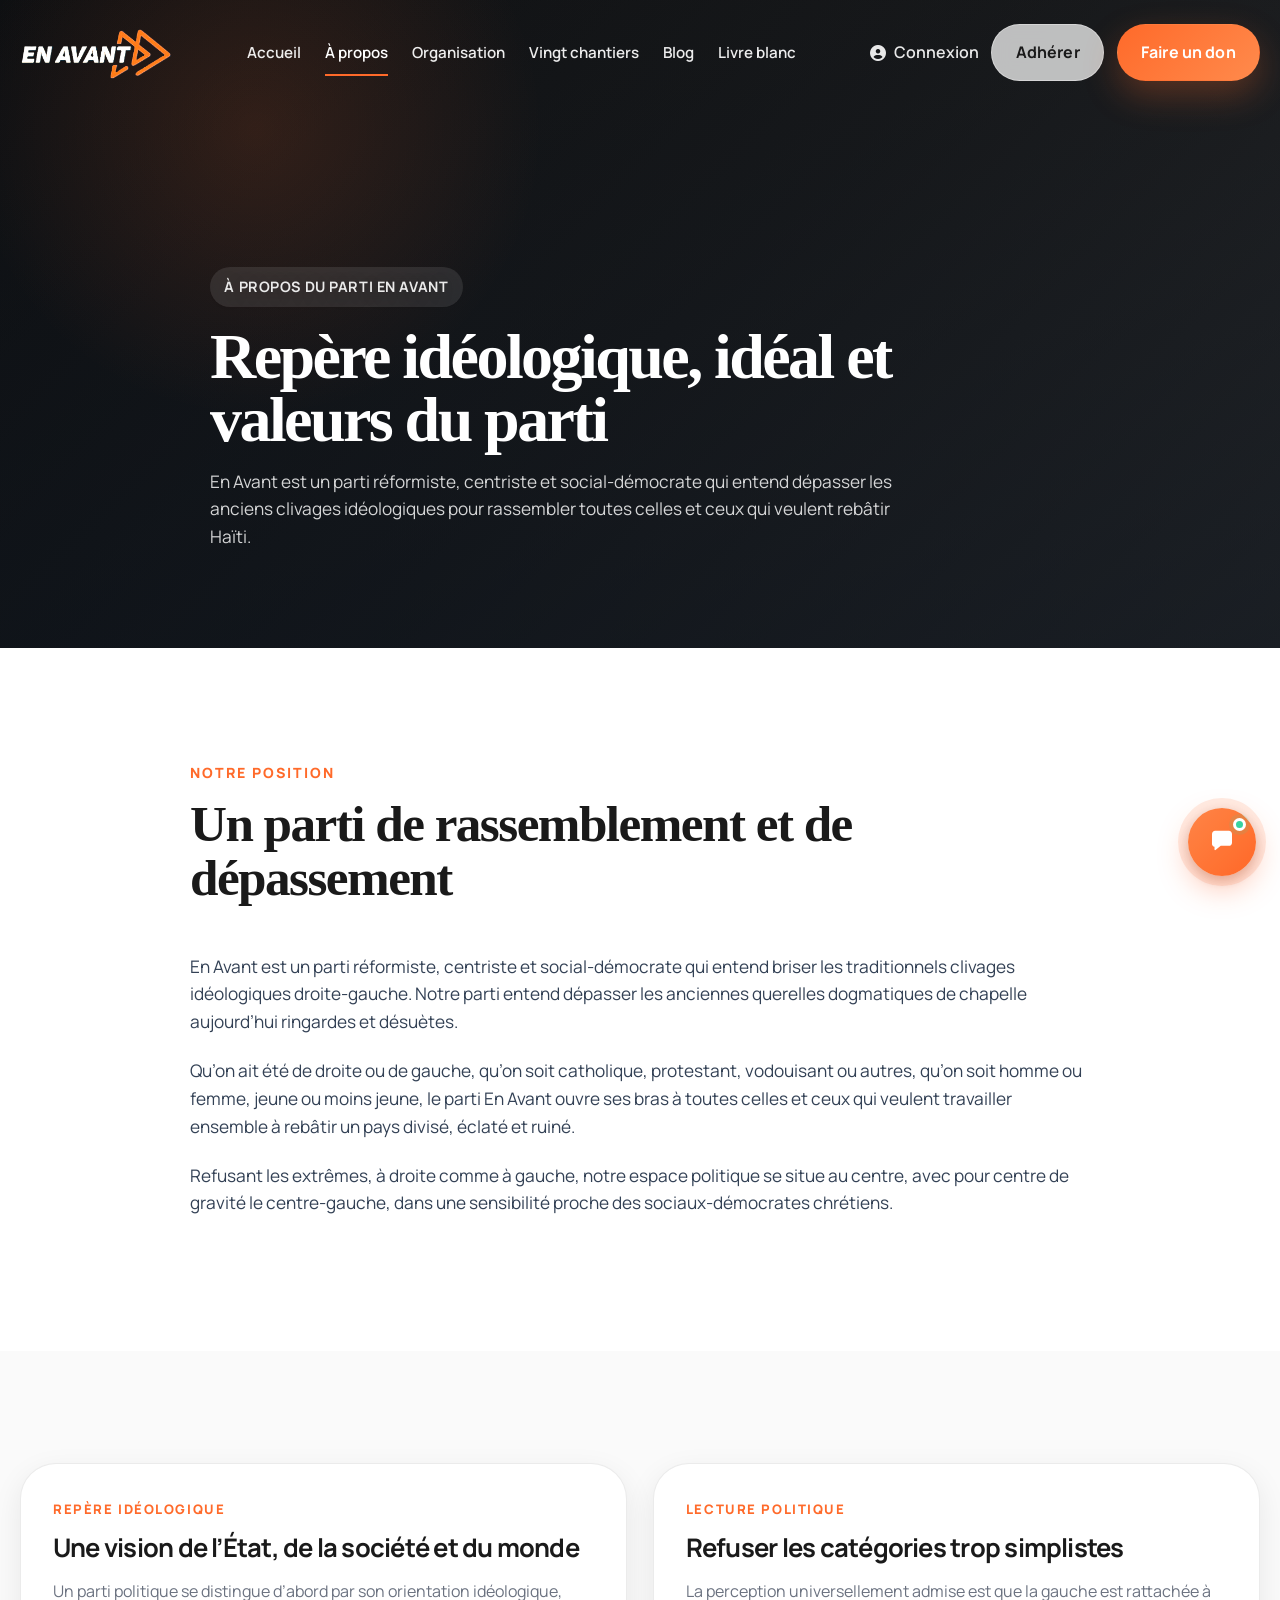
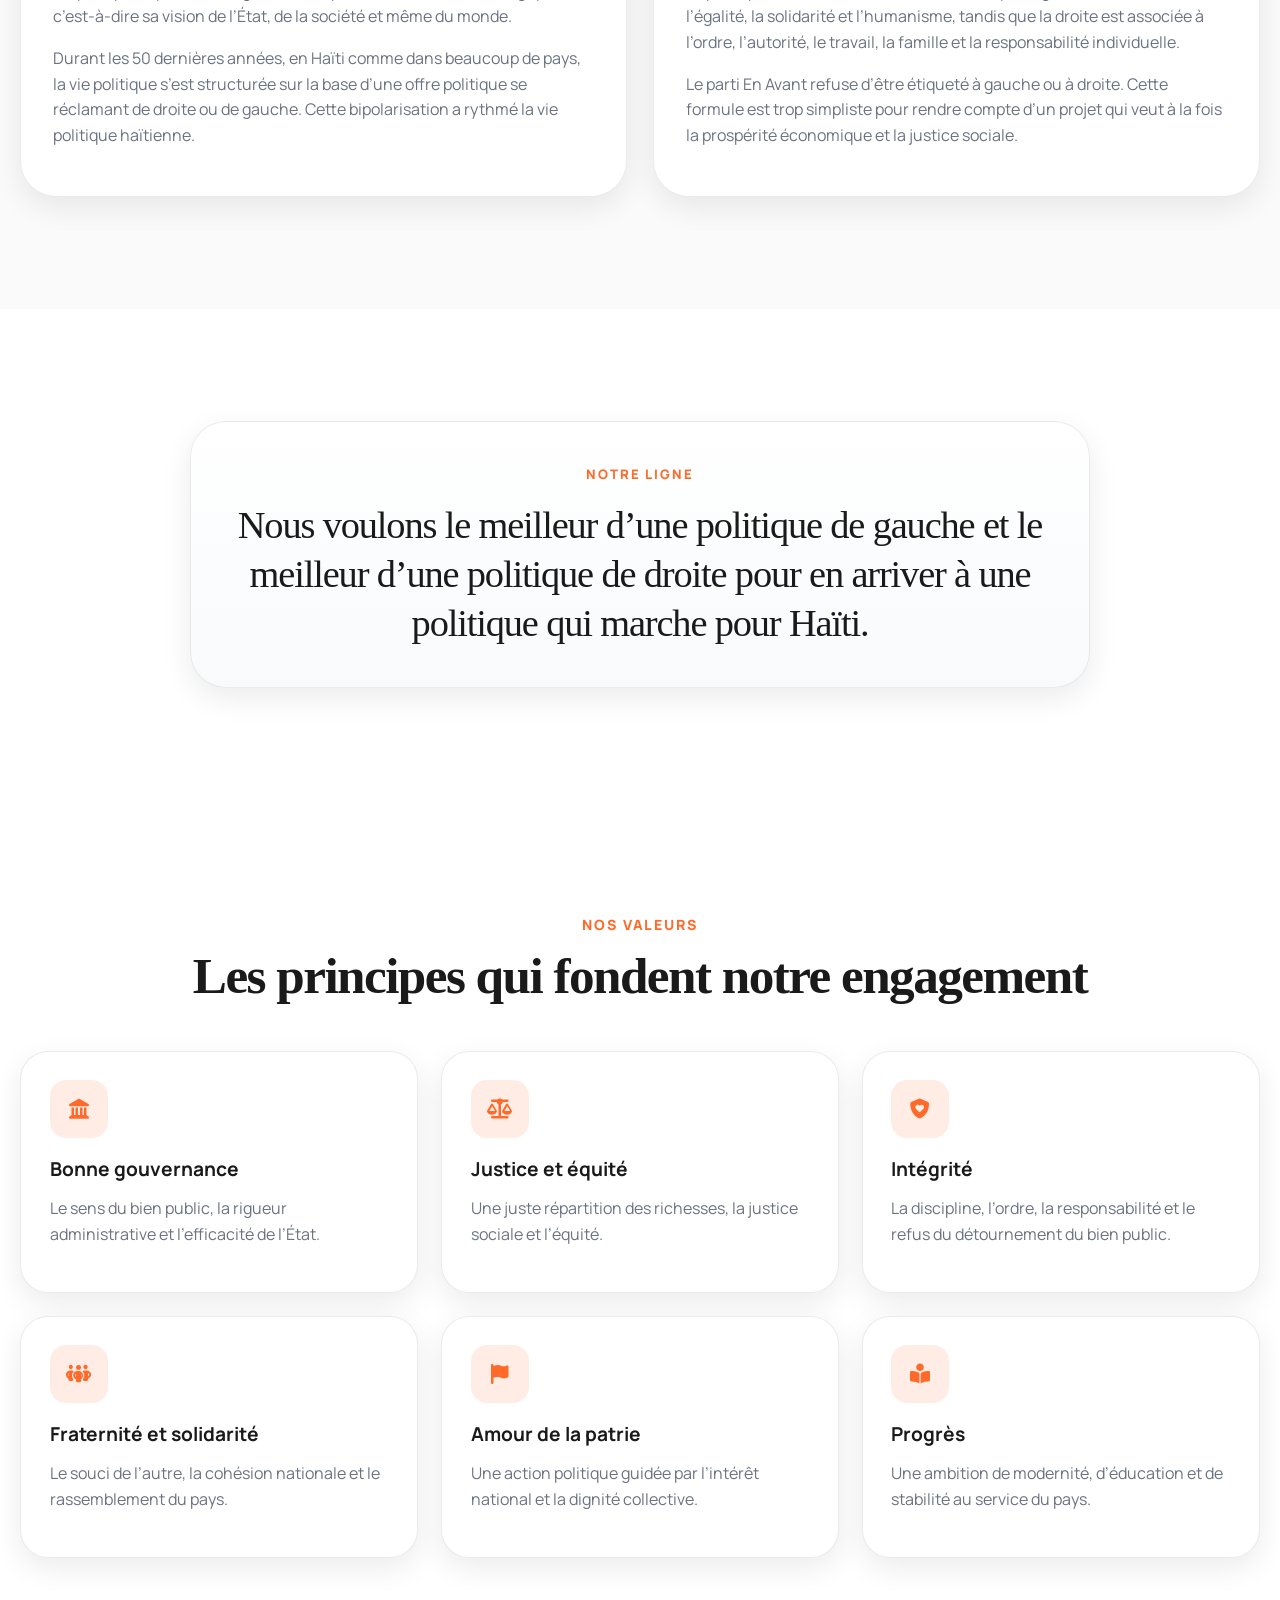
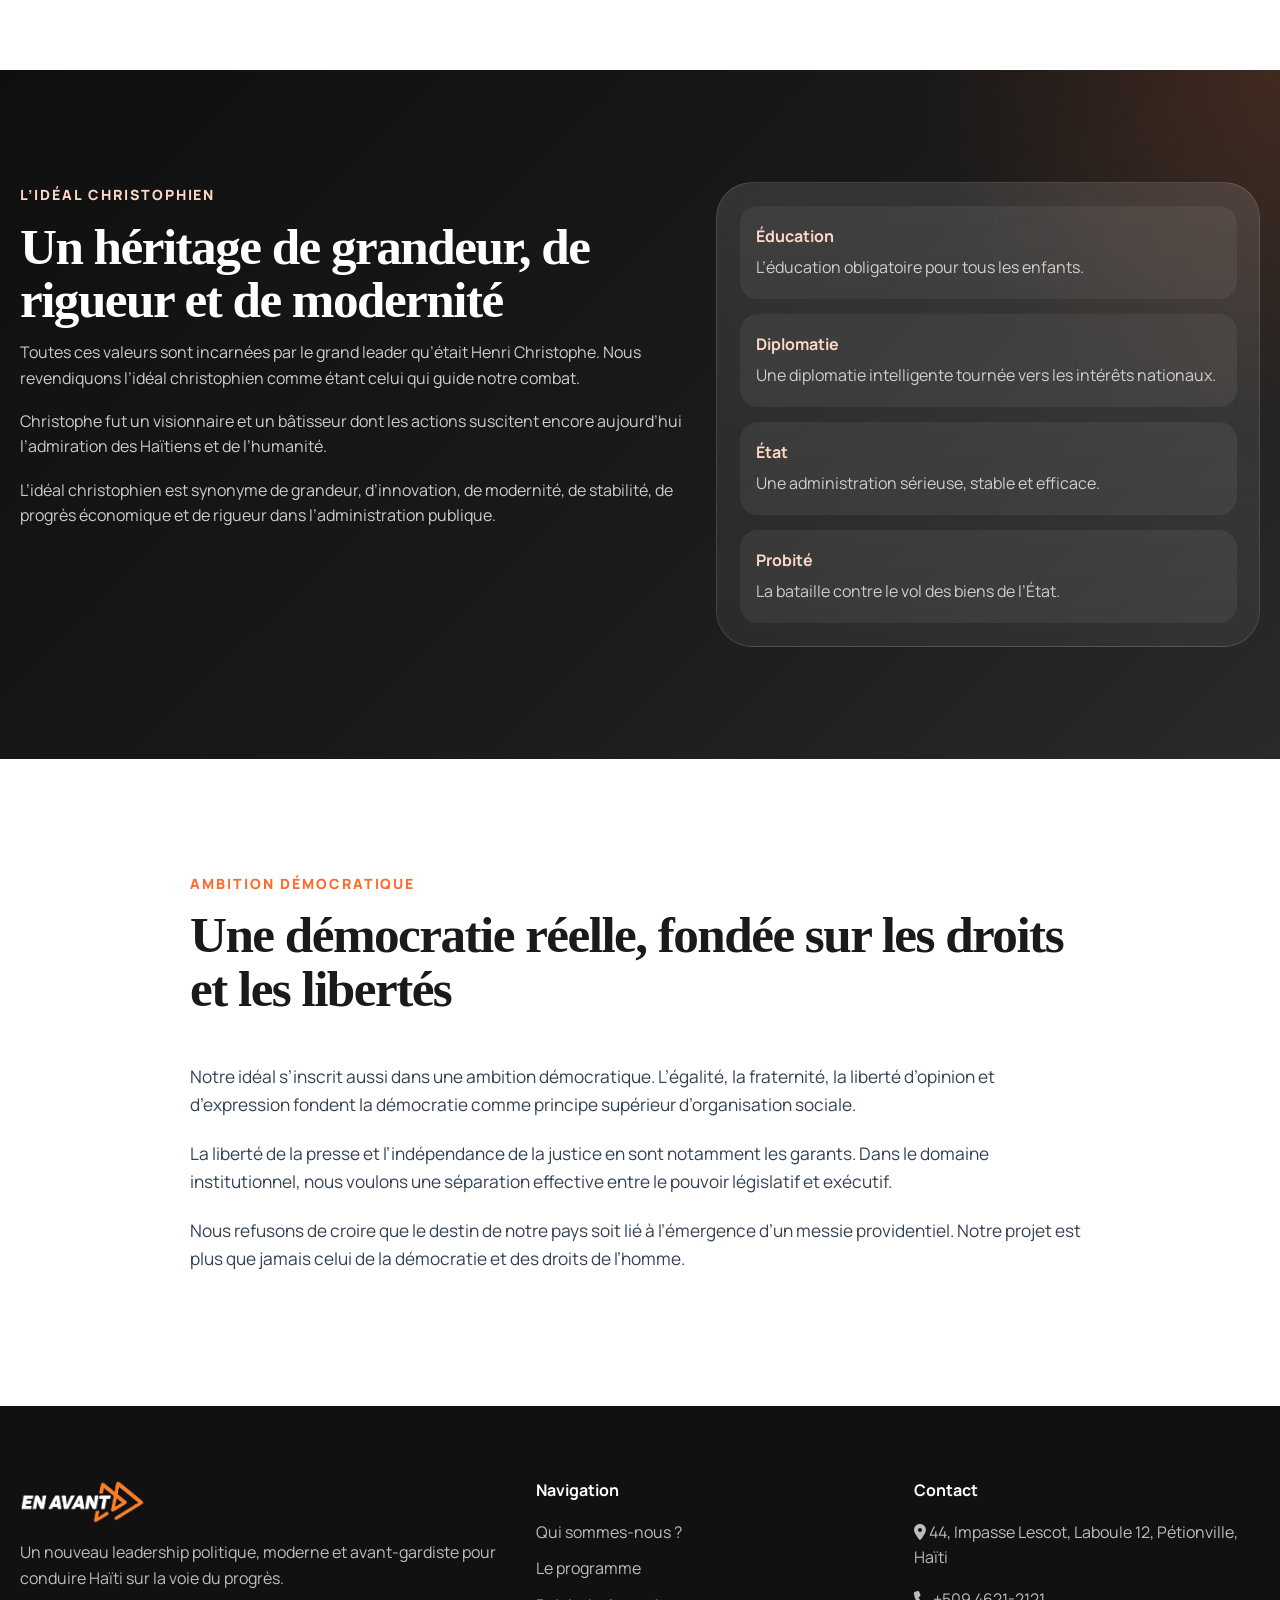
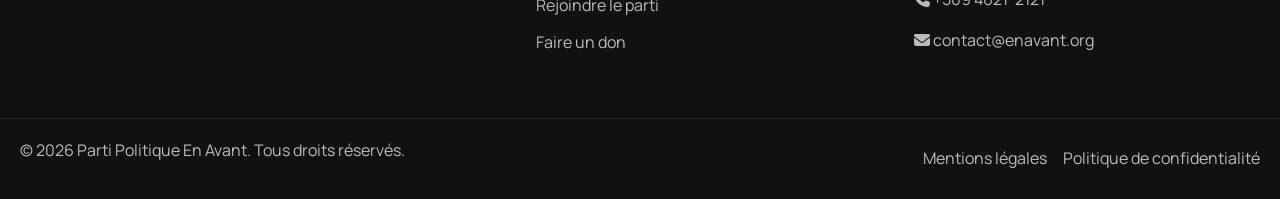
==== commit dcdbc182: "I have added an s on autre" ====
--- a/Apropos.html
+++ b/Apropos.html
@@ -107,7 +107,7 @@
 
           <p>
             Qu’on ait été de droite ou de gauche, qu’on soit catholique,
-            protestant, vodouisant ou autre, qu’on soit homme ou femme, jeune ou
+            protestant, vodouisant ou autres, qu’on soit homme ou femme, jeune ou
             moins jeune, le parti En Avant ouvre ses bras à toutes celles et ceux
             qui veulent travailler ensemble à rebâtir un pays divisé, éclaté et
             ruiné.
--- a/css/style.css
+++ b/css/style.css
@@ -30,6 +30,7 @@
   --font-display: "Playfair Display", serif;
 }
 
+/* Base */
 *,
 *::before,
 *::after {
@@ -142,7 +143,7 @@
   100% { transform: translateX(260%); }
 }
 
-/* Buttons */
+/* Boutons */
 .btn {
   display: inline-flex;
   align-items: center;
@@ -188,39 +189,13 @@
   width: 100%;
 }
 
-<<<<<<< Updated upstream
-/* Bouton Principal (Faire un Don) -> BLEU MARINE PARTOUT */
-.btn-primary {
-    background-color: var(--color-secondary);
-    color: var(--color-white) !important;
-    box-shadow: 0 4px 15px rgba(0, 26, 51, 0.4);
-=======
 .btn-primary {
   background: linear-gradient(135deg, var(--color-primary) 0%, var(--color-primary-light) 100%);
   color: var(--color-white);
   box-shadow: 0 14px 35px rgba(255, 106, 42, 0.28);
->>>>>>> Stashed changes
 }
 
 .btn-primary:hover {
-<<<<<<< Updated upstream
-    background-color: #003366; 
-    transform: scale(1.02);
-    box-shadow: 0 6px 20px rgba(0, 26, 51, 0.6);
-}
-
-/* Bouton Blanc Premium (Adhérer) -> BLANC PARTOUT */
-.btn-white {
-    background-color: var(--color-white) !important;
-    color: var(--color-primary) !important; 
-    box-shadow: 0 4px 15px rgba(0, 0, 0, 0.1) !important; 
-    font-weight: 700 !important; 
-}
-.btn-white:hover {
-    background-color: #f8f9fa !important;
-    transform: scale(1.04);
-    box-shadow: 0 8px 25px rgba(0, 0, 0, 0.2) !important;
-=======
   box-shadow: 0 20px 45px rgba(255, 106, 42, 0.34);
 }
 
@@ -229,38 +204,16 @@
   color: var(--color-secondary);
   border-color: rgba(255, 255, 255, 0.35);
   backdrop-filter: blur(10px);
->>>>>>> Stashed changes
 }
 
 .btn-secondary:hover {
   background: rgba(255, 255, 255, 0.9);
 }
 
-<<<<<<< Updated upstream
-.header-container { display: flex; justify-content: space-between; align-items: center; width: 98%; max-width: 2000px; margin: 0 auto; padding: 0 1rem; }
-.header-logo img { height: 80px; transition: transform 0.3s ease;}
-.header-logo img:hover { transform: scale(1.05); }
-
-.header-nav ul { display: flex; align-items: center; gap: 3.5rem; }
-
-/* Liens du menu principal */
-.header-nav > ul > li > a {
-    color: var(--color-white);
-    font-weight: 500; 
-    font-size: 0.95rem; 
-    position: relative;
-    padding: 0.6rem 1.2rem; 
-    letter-spacing: 0.5px;
-    text-shadow: 0 2px 5px rgba(0,0,0,0.3); 
-    transition: all 0.3s ease;
-    z-index: 1; 
-    display: inline-block;
-=======
 .btn-light {
   background: var(--color-white);
   color: var(--color-secondary);
   box-shadow: 0 14px 35px rgba(0, 0, 0, 0.12);
->>>>>>> Stashed changes
 }
 
 .btn-light:hover {
@@ -274,12 +227,12 @@
   left: 0;
   width: 100%;
   z-index: 1200;
-  padding: 1rem 0;
+  padding: 0.85rem 0;
   transition: background 0.35s ease, border-color 0.35s ease, padding 0.35s ease, box-shadow 0.35s ease;
 }
 
 .site-header.scrolled {
-  padding: 0.7rem 0;
+  padding: 0.65rem 0;
   background: rgba(15, 15, 15, 0.72);
   backdrop-filter: blur(18px) saturate(150%);
   border-bottom: 1px solid rgba(255, 255, 255, 0.08);
@@ -290,32 +243,23 @@
   display: flex;
   align-items: center;
   justify-content: space-between;
-  gap: 1.5rem;
-}
-
-<<<<<<< Updated upstream
-/* --- Menu au SCROLL : Dark Glass Permanent (SaaS Style) --- */
-#main-header.scroll-down {
-    background: rgba(15, 23, 42, 0.85) !important; 
-    backdrop-filter: blur(24px) saturate(150%) !important; 
-    -webkit-backdrop-filter: blur(24px) saturate(150%) !important;
-    border-bottom: 1px solid rgba(255, 255, 255, 0.08) !important; 
-    padding: 0.8rem 0;
-    pointer-events: auto; 
-=======
+  gap: 1rem;
+  min-height: 78px;
+}
+
 .brand img {
-  height: 76px;
+  height: 56px;
   transition: var(--transition-smooth);
 }
 
 .site-header.scrolled .brand img {
-  height: 62px;
+  height: 50px;
 }
 
 .main-nav ul {
   display: flex;
   align-items: center;
-  gap: 2rem;
+  gap: 1.5rem;
 }
 
 .main-nav > ul > li {
@@ -324,7 +268,7 @@
 
 .main-nav > ul > li > a {
   color: var(--color-white);
-  font-size: 0.96rem;
+  font-size: 0.95rem;
   font-weight: 600;
   padding: 0.55rem 0;
   opacity: 0.92;
@@ -358,7 +302,6 @@
 .dropdown > a i {
   font-size: 0.72rem;
   margin-left: 0.35rem;
->>>>>>> Stashed changes
 }
 
 .dropdown-menu {
@@ -384,30 +327,6 @@
 }
 
 .dropdown-menu a {
-<<<<<<< Updated upstream
-    display: block; width: 100%; color: var(--color-dark) !important;
-    padding: 0.75rem 1rem; border-radius: 8px; font-weight: 500 !important;
-    text-shadow: none; transform: none; 
-}
-.dropdown-menu a::before { display: none; }
-.dropdown-menu a:hover { background-color: var(--color-bg-light); color: var(--color-primary) !important; }
-
-/* ==========================================
-   6. HERO BANNER : CADRAGE MILLIMÉTRIQUE
-   ========================================== */
-.hero-section {
-    position: relative; height: 100vh; min-height: 700px; display: flex; align-items: center; justify-content: center; overflow: hidden;
-    background: radial-gradient(circle at 50% 40%, var(--color-primary) 0%, var(--color-primary-dark) 60%, var(--color-primary-deep) 100%);
-}
-
-/* L'Image de Fond */
-.hero-section::before {
-    content: ''; position: absolute; top: 0; left: 0; width: 100%; height: 100%;
-    background-image: url('../pictures/hero.jpeg'); background-size: cover; 
-    background-position: center 20%; background-repeat: no-repeat;
-    filter: grayscale(100%) sepia(100%) hue-rotate(345deg) saturate(250%) contrast(1.1) brightness(1.2);
-    opacity: 0.25; mix-blend-mode: hard-light; z-index: 0; pointer-events: none; 
-=======
   display: block;
   padding: 0.8rem 0.95rem;
   border-radius: 12px;
@@ -418,7 +337,6 @@
 .dropdown-menu a:hover {
   background: var(--color-bg-soft);
   color: var(--color-primary);
->>>>>>> Stashed changes
 }
 
 .header-actions {
@@ -427,19 +345,6 @@
   gap: 0.8rem;
 }
 
-<<<<<<< Updated upstream
-/* Le Slogan Centré (1 Ligne) */
-.hero-title {
-    color: var(--color-white); font-size: clamp(2rem, 4.5vw, 4.2rem); line-height: 1.1;
-    margin-top: 22vh; margin-bottom: 0;
-    text-shadow: 0 4px 15px rgba(0, 0, 0, 0.4); white-space: nowrap; text-align: center; width: 100%;
-}
-
-/* Les Boutons au niveau des mains */
-.hero-buttons { 
-    display: flex; justify-content: center; align-items: center;
-    gap: 45vw; margin-top: 3vh; width: 100%; 
-=======
 .header-login {
   display: inline-flex;
   align-items: center;
@@ -453,213 +358,8 @@
 .header-login:hover {
   opacity: 1;
   color: #ffd9c6;
->>>>>>> Stashed changes
-}
-
-<<<<<<< Updated upstream
-/* Les Icônes Réseaux Sociaux */
-.hero-socials {
-    display: inline-flex; justify-content: center; align-items: center; gap: 1.5rem;
-    margin-top: 25vh; padding: 0.8rem 2rem;
-    background: rgba(255, 255, 255, 0.05); backdrop-filter: blur(12px); -webkit-backdrop-filter: blur(12px);
-    border: 1px solid rgba(255, 255, 255, 0.1); border-radius: 50px; box-shadow: 0 10px 30px rgba(0, 0, 0, 0.1);
-}
-.hero-socials a { color: var(--color-white); font-size: 1.5rem; display: flex; justify-content: center; align-items: center; width: 45px; height: 45px; border-radius: 50%; background-color: transparent; transition: var(--transition-fast); opacity: 0.8; }
-.hero-socials a:hover { opacity: 1; color: var(--color-primary); background-color: var(--color-white); transform: translateY(-4px) scale(1.1); box-shadow: 0 8px 20px rgba(0, 0, 0, 0.2); }
-
-/* ==========================================
-   7. SECTIONS, CARTES & VIDÉO (VISION ORANGE)
-   ========================================== */
-.card { background: var(--color-white); border-radius: 20px; border: 1px solid rgba(0,0,0,0.03); box-shadow: var(--shadow-apple); overflow: hidden; transition: transform 0.3s ease, box-shadow 0.3s ease; }
-.card:hover { transform: translateY(-5px); box-shadow: 0 20px 40px rgba(0,0,0,0.08); }
-
-/* --- LA SECTION VISION (Plaque Verre Orange) --- */
-.vision-section { padding: 8rem 0 4rem 0; background-color: var(--color-white); position: relative; }
-
-.vision-premium-card {
-    background: rgba(230, 85, 37, 0.85); backdrop-filter: blur(25px); -webkit-backdrop-filter: blur(25px);
-    border-radius: 30px; padding: 4rem 3rem; border: 1px solid rgba(255, 255, 255, 0.3);
-    box-shadow: 0 30px 60px rgba(230, 85, 37, 0.15), 0 10px 20px rgba(0, 0, 0, 0.05); 
-    position: relative; overflow: visible;
-}
-.vision-grid { display: grid; grid-template-columns: 1fr; gap: 4rem; align-items: center; }
-.vision-text { position: relative; padding-right: 2rem; }
-.quote-mark { position: absolute; top: -40px; left: -20px; font-family: var(--font-heading); font-size: 8rem; line-height: 1; color: rgba(255, 255, 255, 0.2); z-index: 0; }
-.vision-quote { position: relative; z-index: 1; font-family: var(--font-heading); font-size: clamp(1.4rem, 2.5vw, 1.8rem); line-height: 1.6; color: var(--color-white); text-shadow: 0 2px 4px rgba(0, 0, 0, 0.1); font-weight: 400; font-style: italic; }
-.vision-author { position: relative; z-index: 1; }
-.vision-author strong { color: var(--color-white) !important; font-size: 1.2rem; }
-.vision-author span { color: var(--color-secondary) !important; font-weight: 600; opacity: 0.9; }
-
-.vision-video { position: relative; }
-.vision-video-wrapper { position: relative; width: 100%; max-width: 550px; margin: 0 auto; aspect-ratio: 16 / 9; border-radius: 16px; overflow: hidden; background-color: var(--color-secondary); border: 8px solid var(--color-white); box-shadow: 0 25px 50px -12px rgba(0, 26, 51, 0.4); transition: transform 0.4s ease, box-shadow 0.4s ease; }
-.vision-video-wrapper:hover { transform: translateY(-10px) scale(1.02); box-shadow: 0 35px 60px -15px rgba(0, 26, 51, 0.6); }
-.vision-video-wrapper iframe { position: absolute; top: 0; left: 0; width: 100%; height: 100%; border: none; background-color: #000; }
-@media (min-width: 992px) { .vision-grid { grid-template-columns: 1.2fr 1fr; gap: 5rem; } .vision-video { margin-top: -8rem; margin-bottom: -4rem; } }
-
-/* ==========================================
-   8. SÉPARATEUR PREMIUM (DARK MARQUEE SMOOTH)
-   ========================================== */
-.premium-divider {
-    position: relative;
-    width: 100%;
-    height: 100px; 
-    overflow: hidden;
-    display: flex;
-    align-items: center;
-    background: linear-gradient(to right, #001a33, #002b5e, #001a33);
-    box-shadow: inset 0 5px 15px rgba(0,0,0,0.3), inset 0 -5px 15px rgba(0,0,0,0.3);
-}
-
-.marquee-track {
-    display: flex;
-    width: max-content; 
-    animation: scroll-marquee 45s linear infinite; 
-    z-index: 2; 
-}
-
-.marquee-text {
-    font-family: var(--font-body); 
-    font-size: 2.5rem; 
-    font-weight: 800;
-    text-transform: uppercase;
-    letter-spacing: 4px;
-    padding-right: 3rem; 
-    color: rgba(255, 255, 255, 0.04); 
-    -webkit-text-stroke: 0px; 
-    text-shadow: none; 
-    white-space: nowrap;
-}
-
-@keyframes scroll-marquee {
-    0% { transform: translateX(0); }
-    100% { transform: translateX(-50%); } 
-}
-
-@media (max-width: 768px) {
-    .premium-divider { height: 70px; }
-    .marquee-text { font-size: 1.8rem; }
-}
-
-/* ==========================================
-   9. ACTUALITÉS (VITRINE ORANGE PANORAMIQUE)
-   ========================================== */
-.news-section { 
-    padding: 6rem 0; 
-    background-color: var(--color-white); 
-    position: relative;
-    background-image: radial-gradient(circle at 50% 50%, rgba(230, 85, 37, 0.1) 0%, transparent 70%);
-}
-
-.news-section .container {
-    width: 95%; max-width: 1600px;
-    background: rgba(230, 85, 37, 0.95); 
-    backdrop-filter: blur(20px); -webkit-backdrop-filter: blur(20px);
-    border: 1px solid rgba(255, 255, 255, 0.3); border-radius: 40px; 
-    padding: 6rem 5rem;
-    box-shadow: 0 40px 80px rgba(230, 85, 37, 0.3), inset 0 2px 2px rgba(255, 255, 255, 0.2);
-}
-
-.news-section .section-title { color: var(--color-white) !important; font-size: clamp(2.5rem, 4vw, 3.5rem); letter-spacing: -0.5px; margin: 0; text-shadow: 0 2px 10px rgba(0,0,0,0.1); }
-.link-discover { font-weight: 600; font-size: 1.2rem; display: flex; align-items: center; gap: 0.5rem; color: var(--color-white) !important; transition: var(--transition-fast); padding-bottom: 5px; border-bottom: 2px solid transparent; }
-.link-discover:hover { gap: 0.8rem; border-bottom: 2px solid var(--color-white); }
-
-.blog-layout { display: grid; grid-template-columns: 1fr; gap: 4rem; margin-top: 5rem; }
-@media (min-width: 1024px) { 
-    .blog-layout { grid-template-columns: 1.2fr 1fr; gap: 6rem; align-items: stretch; } 
-}
-
-.news-featured { position: relative; border-radius: 24px; overflow: hidden; aspect-ratio: 16/10; box-shadow: 0 20px 40px rgba(0,0,0,0.5); transition: transform 0.5s ease, box-shadow 0.5s ease; }
-.featured-link { display: block; width: 100%; height: 100%; }
-.featured-img { position: absolute; top: 0; left: 0; width: 100%; height: 100%; object-fit: cover; transition: transform 1s ease; }
-.featured-overlay { position: absolute; top: 0; left: 0; width: 100%; height: 100%; background: linear-gradient(to bottom, rgba(0,0,0,0) 10%, rgba(0,0,0,0.9) 100%); display: flex; flex-direction: column; justify-content: flex-end; padding: 3rem; }
-
-.badge-premium { align-self: flex-start; background: var(--color-primary); color: var(--color-white); padding: 0.5rem 1.2rem; border-radius: 50px; font-size: 0.75rem; font-weight: 700; text-transform: uppercase; letter-spacing: 1.5px; margin-bottom: 1.5rem; }
-.featured-title { color: var(--color-white); font-size: clamp(1.8rem, 3.5vw, 2.5rem); line-height: 1.2; margin-bottom: 0; text-shadow: 0 4px 10px rgba(0,0,0,0.5); }
-.featured-read-more { color: var(--color-primary); font-weight: 600; font-size: 1.1rem; display: flex; align-items: center; gap: 0.5rem; margin-top: 1.5rem; opacity: 0; transform: translateY(20px); transition: all 0.4s ease; }
-.news-featured:hover { transform: translateY(-8px); box-shadow: 0 30px 60px rgba(0, 0, 0, 0.6); }
-.news-featured:hover .featured-img { transform: scale(1.05); }
-.news-featured:hover .featured-read-more { opacity: 1; transform: translateY(0); }
-
-.news-list-container { display: flex; flex-direction: column; justify-content: center; }
-.news-list-clean { display: flex; flex-direction: column; height: 100%; justify-content: space-between; }
-.news-list-item { border-bottom: 1px solid rgba(255, 255, 255, 0.2); position: relative; }
-.news-list-item:last-child { border-bottom: none; }
-.news-item-link { display: flex; flex-direction: column; justify-content: center; padding: 2.5rem 0; position: relative; z-index: 2; transition: var(--transition-fast); }
-.news-item-link:hover { transform: translateX(15px); }
-.news-item-meta { display: flex; gap: 1rem; font-size: 0.8rem; font-weight: 700; text-transform: uppercase; letter-spacing: 1.5px; margin-bottom: 1rem; }
-
-.news-category { color: var(--color-secondary) !important; font-weight: 800; }
-.news-date { color: rgba(255, 255, 255, 0.7) !important; }
-.news-item-title { color: var(--color-white); font-size: 1.4rem; font-weight: 400; line-height: 1.4; transition: color 0.3s ease; text-shadow: none; word-wrap: break-word; }
-.news-list-item:hover .news-item-title { color: var(--color-secondary); }
-
-.hover-thumbnail { position: absolute; top: 50%; right: 2rem; transform: translateY(-50%) scale(0.8) rotate(-5deg); width: 160px; height: 110px; object-fit: cover; border-radius: 12px; box-shadow: 0 20px 40px rgba(0,0,0,0.5); border: 2px solid rgba(255,255,255,0.2); opacity: 0; visibility: hidden; z-index: -1; transition: all 0.4s cubic-bezier(0.16, 1, 0.3, 1); pointer-events: none; }
-.news-list-item:hover .hover-thumbnail { opacity: 1; visibility: visible; transform: translateY(-50%) scale(1) rotate(0deg); right: 0; }
-
-@media (max-width: 991px) { 
-    .news-section .container { padding: 3rem 1.5rem; border-radius: 20px; width: 100%; }
-    .news-featured { aspect-ratio: 1/1; } 
-    .featured-overlay { padding: 1.5rem; } 
-    .hover-thumbnail { display: none; } 
-    .news-item-link:hover { transform: none; } 
-}
-
-/* ==========================================
-   10. ORGANISATION & GALERIE
-   ========================================== */
-.join-section { padding: 8rem 0; background-color: var(--color-secondary); color: var(--color-white); }
-.process-grid { display: grid; grid-template-columns: 1fr; gap: 2rem; }
-@media (min-width: 768px) { .process-grid { grid-template-columns: repeat(3, 1fr); } }
-.step-card { padding: 3rem 2rem; border-radius: 20px; text-align: center; background: rgba(255, 255, 255, 0.05); border: 1px solid rgba(255, 255, 255, 0.1); transition: var(--transition-fast); }
-.step-card:hover { background: rgba(255, 255, 255, 0.08); transform: translateY(-5px); border-color: rgba(230, 85, 37, 0.5); }
-.step-card h4 { color: #ffffff !important; }
-.step-card p { color: rgba(255, 255, 255, 0.8) !important; }
-
-/* GALERIE DIAPORAMA (Fade Away) */
-.slideshow-container { position: relative; width: 100%; max-width: 900px; height: 500px; margin: 0 auto; border-radius: 24px; overflow: hidden; box-shadow: var(--shadow-apple), 0 20px 40px rgba(0,0,0,0.1); background-color: var(--color-dark); }
-.slide-item { position: absolute; top: 0; left: 0; width: 100%; height: 100%; opacity: 0; visibility: hidden; transition: opacity 1.5s ease-in-out, visibility 1.5s ease-in-out; transform: scale(1.05); }
-.slide-item.active { opacity: 1; visibility: visible; transform: scale(1); transition: opacity 1.5s ease-in-out, transform 10s ease-out; }
-.slide-image { width: 100%; height: 100%; object-fit: cover; }
-@media (max-width: 768px) { .slideshow-container { height: 350px; } }
-
-/* ==========================================
-   11. FOOTER & MODALES
-   ========================================== */
-.main-footer { background-color: var(--color-bg-light); color: var(--color-text-muted); border-top: 1px solid rgba(0,0,0,0.05); }
-.footer-content { padding: 5rem 0 3rem; }
-.footer-grid { display: grid; grid-template-columns: 1fr; gap: 3rem; }
-@media (min-width: 992px) { .footer-grid { grid-template-columns: 2fr 1fr 1fr; } }
-.footer-logo { height: 40px; } 
-.footer-bottom { border-top: 1px solid rgba(0,0,0,0.05); padding: 2rem 0; font-size: 0.9rem; }
-.legal-links { display: flex; gap: 1.5rem; }
-.legal-links a { color: var(--color-text-muted); }
-.legal-links a:hover { color: var(--color-primary); }
-
-.loader-overlay { position: fixed; top: 0; left: 0; width: 100%; height: 100vh; background-color: #0f172a; background-image: radial-gradient(circle at 15% 50%, rgba(230, 85, 37, 0.4), transparent 50%), radial-gradient(circle at 85% 30%, rgba(0, 150, 255, 0.2), transparent 50%); z-index: 9999; display: flex; flex-direction: column; align-items: center; justify-content: center; transition: transform 0.8s cubic-bezier(0.77, 0, 0.175, 1), opacity 0.8s ease; }
-.loader-logo { height: 120px; margin-bottom: 2rem; filter: drop-shadow(0 10px 20px rgba(0,0,0,0.3)); }
-.loader-overlay.loader-hidden { opacity: 0; pointer-events: none; }
-
-.btn-floating { position: fixed; bottom: 110px; right: 35px; width: 45px; height: 45px; border-radius: 50%; background-color: rgba(255,255,255,0.9); backdrop-filter: blur(10px); color: var(--color-dark); border: 1px solid rgba(0,0,0,0.05); box-shadow: 0 5px 15px rgba(0,0,0,0.1); z-index: 98; cursor: pointer; opacity: 1; transform: translateY(0); transition: var(--transition-fast); }
-.btn-floating.scroll-hidden { opacity: 0; pointer-events: none; transform: translateY(20px); }
-.btn-floating:hover { background-color: var(--color-dark); color: white; transform: translateY(-5px); }
-
-.btn-floating-chat { position: fixed; bottom: 30px; right: 30px; width: 60px; height: 60px; border-radius: 50%; background-color: var(--color-primary); color: var(--color-white); border: none; box-shadow: 0 10px 25px rgba(230, 85, 37, 0.4); z-index: 99; cursor: pointer; display: flex; justify-content: center; align-items: center; font-size: 1.5rem; transition: var(--transition-smooth); }
-.btn-floating-chat:hover { transform: scale(1.1) rotate(-5deg); background-color: var(--color-primary-dark); }
-.chat-notification { position: absolute; top: 5px; right: 5px; width: 14px; height: 14px; background-color: #10b981; border: 2px solid var(--color-white); border-radius: 50%; }
-
-.reveal-hidden { opacity: 0; transform: translateY(30px); transition: all 1s cubic-bezier(0.16, 1, 0.3, 1); }
-.reveal-from-left { opacity: 0; transform: translateX(-40px); transition: all 1s cubic-bezier(0.16, 1, 0.3, 1); }
-.reveal-from-right { opacity: 0; transform: translateX(40px); transition: all 1s cubic-bezier(0.16, 1, 0.3, 1); }
-.is-visible { opacity: 1; transform: translate(0); }
-.delay-1 { transition-delay: 0.1s; }
-.delay-2 { transition-delay: 0.2s; }
-.delay-3 { transition-delay: 0.3s; }
-
-/* ==========================================
-   12. RESPONSIVE MOBILE
-   ========================================== */
-.mobile-only-link, .mobile-only-btn { display: none !important; }
-=======
+}
+
 .menu-toggle {
   display: none;
   width: 48px;
@@ -702,7 +402,7 @@
 .hero {
   position: relative;
   min-height: 100vh;
-  padding: 10rem 0 4rem;
+  padding: 8.8rem 0 4rem;
   display: flex;
   align-items: center;
   overflow: hidden;
@@ -712,9 +412,9 @@
 .hero-bg {
   position: absolute;
   inset: 0;
-  background: url("../pictures/hero.jpeg") center 22% / cover no-repeat;
+  background: url("../pictures/hero.jpeg") center 35% / cover no-repeat;
   filter: brightness(0.92);
-  transform: scale(1.02);
+  transform: scale(0.98);
 }
 
 .hero-overlay {
@@ -722,16 +422,19 @@
   inset: 0;
   background:
     radial-gradient(circle at 20% 20%, rgba(255, 106, 42, 0.14), transparent 25%),
-    linear-gradient(90deg, rgba(15, 15, 15, 0.48) 0%, rgba(15, 15, 15, 0.22) 42%, rgba(15, 15, 15, 0.38) 100%);
+    linear-gradient(90deg, rgba(15, 15, 15, 0.44) 0%, rgba(15, 15, 15, 0.18) 42%, rgba(15, 15, 15, 0.34) 100%);
 }
 
 .hero-grid {
   position: relative;
   z-index: 2;
-  display: grid;
-  grid-template-columns: minmax(0, 1.2fr) minmax(320px, 430px);
-  gap: 3rem;
+  display: flex;
   align-items: center;
+  min-height: 80vh;
+}
+
+.hero-copy {
+  max-width: 680px;
 }
 
 .eyebrow {
@@ -751,12 +454,13 @@
 }
 
 .hero-copy h1 {
-  margin-bottom: 1rem;
+  margin-bottom: 1.2rem;
   color: var(--color-white);
   font-family: var(--font-display);
-  font-size: clamp(3rem, 6vw, 5.9rem);
+  font-size: clamp(3rem, 6vw, 5.8rem);
   line-height: 0.94;
-  letter-spacing: -0.04em;
+  letter-spacing: -0.05em;
+  max-width: 10ch;
 }
 
 .hero-copy h1 span {
@@ -764,9 +468,10 @@
 }
 
 .hero-text {
-  max-width: 650px;
-  color: rgba(255, 255, 255, 0.82);
-  font-size: 1.12rem;
+  max-width: 640px;
+  color: rgba(255, 255, 255, 0.9);
+  font-size: 1.08rem;
+  line-height: 1.75;
   margin-bottom: 2rem;
 }
 
@@ -800,76 +505,6 @@
   background: var(--color-white);
   color: var(--color-primary);
   transform: translateY(-4px);
-}
-
-.hero-card {
-  padding: 1.75rem;
-  border-radius: var(--radius-xl);
-  background: linear-gradient(180deg, rgba(255, 255, 255, 0.16), rgba(255, 255, 255, 0.08));
-  border: 1px solid rgba(255, 255, 255, 0.18);
-  backdrop-filter: blur(18px);
-  box-shadow: var(--shadow-strong);
-  color: var(--color-white);
-}
-
-.hero-card-top {
-  display: flex;
-  align-items: center;
-  justify-content: space-between;
-  gap: 1rem;
-  margin-bottom: 1.2rem;
-}
-
-.hero-card-label {
-  font-size: 0.82rem;
-  text-transform: uppercase;
-  letter-spacing: 0.12em;
-  opacity: 0.8;
-  font-weight: 700;
-}
-
-.hero-card-pill {
-  padding: 0.45rem 0.8rem;
-  border-radius: 999px;
-  background: rgba(255, 255, 255, 0.14);
-  font-size: 0.82rem;
-  font-weight: 700;
-}
-
-.hero-card h2 {
-  margin-bottom: 0.8rem;
-  font-size: 1.7rem;
-  line-height: 1.2;
-}
-
-.hero-card p {
-  color: rgba(255, 255, 255, 0.78);
-  margin-bottom: 1.5rem;
-}
-
-.hero-card-stats {
-  display: grid;
-  grid-template-columns: repeat(3, 1fr);
-  gap: 1rem;
-}
-
-.hero-card-stats div {
-  padding: 1rem;
-  border-radius: 18px;
-  background: rgba(255, 255, 255, 0.08);
-  text-align: center;
-}
-
-.hero-card-stats strong {
-  display: block;
-  font-size: 1.5rem;
-  line-height: 1;
-  margin-bottom: 0.35rem;
-}
-
-.hero-card-stats span {
-  font-size: 0.9rem;
-  color: rgba(255, 255, 255, 0.76);
 }
 
 .hero-scroll {
@@ -893,7 +528,6 @@
 
 .hero-copy h1,
 .hero-text,
-.hero-card,
 .hero-scroll,
 .hero-socials a,
 .eyebrow {
@@ -903,6 +537,125 @@
 @keyframes bounceArrow {
   0%, 100% { transform: translateY(0); }
   50% { transform: translateY(6px); }
+}
+
+/* Bloc vision */
+#home-vision-strip {
+  padding: 4.5rem 0 2.5rem;
+  background: var(--color-white);
+}
+
+.vision-strip-shell {
+  width: min(calc(100% - 2rem), 1380px);
+  margin: 0 auto;
+}
+
+.vision-strip-card {
+  width: 100%;
+  padding: 2.25rem;
+  border-radius: 32px;
+  background:
+    linear-gradient(135deg, #ff7a2f 0%, #ff6a2a 45%, #e0551f 100%);
+  border: 1px solid rgba(255, 255, 255, 0.16);
+  box-shadow: 0 24px 70px rgba(224, 85, 31, 0.22);
+  color: var(--color-white);
+}
+
+.vision-strip-head {
+  display: flex;
+  justify-content: space-between;
+  align-items: center;
+  gap: 1rem;
+  margin-bottom: 1rem;
+}
+
+.vision-strip-label {
+  font-size: 0.8rem;
+  text-transform: uppercase;
+  letter-spacing: 0.14em;
+  opacity: 0.82;
+  font-weight: 700;
+}
+
+.vision-strip-pill {
+  padding: 0.45rem 0.8rem;
+  border-radius: 999px;
+  background: rgba(255, 255, 255, 0.14);
+  font-size: 0.82rem;
+  font-weight: 700;
+}
+
+.vision-strip-title {
+  margin-bottom: 1rem;
+  color: var(--color-white);
+  font-family: var(--font-display);
+  font-size: clamp(2rem, 3vw, 3rem);
+  line-height: 1.05;
+  max-width: 760px;
+}
+
+.vision-strip-marquee {
+  position: relative;
+  height: 210px;
+  overflow: hidden;
+  margin-bottom: 1.25rem;
+  mask-image: linear-gradient(to bottom, transparent 0%, black 12%, black 88%, transparent 100%);
+  -webkit-mask-image: linear-gradient(to bottom, transparent 0%, black 12%, black 88%, transparent 100%);
+}
+
+.vision-strip-track {
+  display: flex;
+  flex-direction: column;
+  gap: 1.35rem;
+  animation: visionScroll 20s linear infinite;
+}
+
+.vision-strip-marquee p {
+  margin: 0;
+  color: rgba(255, 255, 255, 0.92);
+  font-size: 1rem;
+  line-height: 1.8;
+  max-width: 1180px;
+}
+
+.vision-strip-card:hover .vision-strip-track {
+  animation-play-state: paused;
+}
+
+@keyframes visionScroll {
+  0% {
+    transform: translateY(0);
+  }
+  100% {
+    transform: translateY(-45%);
+  }
+}
+
+.vision-strip-stats {
+  display: grid;
+  grid-template-columns: repeat(3, 1fr);
+  gap: 1rem;
+}
+
+.vision-strip-stats div {
+  padding: 1rem;
+  border-radius: 18px;
+  text-align: center;
+  background: rgba(255, 255, 255, 0.1);
+  border: 1px solid rgba(255, 255, 255, 0.1);
+}
+
+.vision-strip-stats strong {
+  display: block;
+  font-size: 1.5rem;
+  line-height: 1;
+  margin-bottom: 0.35rem;
+  color: var(--color-white);
+}
+
+.vision-strip-stats span {
+  font-size: 0.9rem;
+  color: rgba(255, 255, 255, 0.82);
 }
 
 /* Sections */
@@ -975,7 +728,7 @@
   text-align: center;
 }
 
-/* Vision */
+/* Vision section */
 .vision-grid {
   display: grid;
   grid-template-columns: 1fr 1fr;
@@ -1024,7 +777,7 @@
   border: 0;
 }
 
-/* News */
+/* Actualités */
 .news-layout {
   display: grid;
   grid-template-columns: 1.5fr 0.9fr;
@@ -1168,7 +921,7 @@
   font-weight: 800;
 }
 
-/* Join */
+/* Rejoindre */
 .process-grid {
   display: grid;
   grid-template-columns: repeat(3, 1fr);
@@ -1222,7 +975,7 @@
   color: rgba(255, 255, 255, 0.74);
 }
 
-/* Slider */
+/* Galerie */
 .premium-slider {
   position: relative;
   border-radius: var(--radius-xl);
@@ -1392,7 +1145,7 @@
   gap: 1rem;
 }
 
-/* Back to top */
+/* Retour en haut */
 .back-to-top {
   position: fixed;
   right: 1.5rem;
@@ -1459,372 +1212,7 @@
   transition-delay: 0.3s;
 }
 
-/* Responsive */
-@media (max-width: 1100px) {
-  .main-nav ul {
-    gap: 1.3rem;
-  }
-
-  .hero-grid {
-    grid-template-columns: 1fr;
-  }
-
-  .hero-card {
-    max-width: 520px;
-  }
-
-  .vision-grid,
-  .news-layout,
-  .footer-grid {
-    grid-template-columns: 1fr;
-  }
-
-  .process-grid {
-    grid-template-columns: 1fr;
-  }
-}
->>>>>>> Stashed changes
-
-/* ==========================================
-   STYLES SPÉCIFIQUES PAGE BLOG (PREMIUM CARDS)
-   ========================================== */
-
-/* Modification du placeholder (texte de la recherche) pour qu'il soit bien blanc/transparent */
-.search-form input::placeholder {
-    color: rgba(255, 255, 255, 0.7);
-}
-
-/* La Nouvelle Carte de Blog Premium */
-.premium-blog-card {
-    background-color: var(--color-white);
-    border-radius: 20px;
-    box-shadow: 0 15px 35px rgba(0,0,0,0.05); /* Ombre très douce */
-    border: 1px solid rgba(0,0,0,0.03);
-    overflow: hidden;
-    display: flex;
-    flex-direction: column;
-    transition: transform 0.4s cubic-bezier(0.25, 0.8, 0.25, 1), box-shadow 0.4s ease;
-}
-
-.premium-blog-card:hover {
-    transform: translateY(-10px);
-    box-shadow: 0 25px 50px rgba(230, 85, 37, 0.15); /* Ombre teintée orange au survol ! */
-}
-
-/* L'image de la carte */
-.card-image-box {
-    position: relative;
-    height: 240px;
-    overflow: hidden;
-}
-.card-image-box img {
-    width: 100%;
-    height: 100%;
-    object-fit: cover;
-    transition: transform 0.8s ease;
-}
-.premium-blog-card:hover .card-image-box img {
-    transform: scale(1.05);
-}
-
-/* Le Badge Orange (Catégorie) */
-.card-badge {
-    position: absolute;
-    top: 1.2rem; left: 1.2rem;
-    background-color: var(--color-primary);
-    color: var(--color-white);
-    padding: 0.4rem 1rem;
-    border-radius: 50px;
-    font-size: 0.75rem;
-    font-weight: 700;
-    text-transform: uppercase;
-    letter-spacing: 1px;
-    box-shadow: 0 4px 10px rgba(0,0,0,0.2);
-}
-
-/* Le Texte de la carte */
-.card-content-box {
-    padding: 2rem;
-    display: flex;
-    flex-direction: column;
-    flex-grow: 1; /* Pour que le bouton d'action soit toujours collé en bas */
-}
-
-.card-meta {
-    display: flex; gap: 1rem;
-    font-size: 0.85rem;
-    color: var(--color-text-muted);
-    margin-bottom: 1rem;
-    font-weight: 500;
-}
-.card-meta i { color: var(--color-primary); }
-
-.card-title {
-    font-size: 1.4rem;
-    line-height: 1.3;
-    margin-bottom: 1rem;
-}
-.card-title a {
-    color: var(--color-secondary);
-    transition: color 0.3s ease;
-}
-.premium-blog-card:hover .card-title a { color: var(--color-primary); }
-
-.card-excerpt {
-    color: var(--color-text-muted);
-    font-size: 1rem;
-    line-height: 1.6;
-    margin-bottom: 2rem;
-    /* Coupe le texte à 3 lignes max avec '...' */
-    display: -webkit-box;
-    -webkit-line-clamp: 3;
-    -webkit-box-orient: vertical;
-    overflow: hidden;
-}
-
-/* La Barre d'actions (Boutons de partage directs) */
-.card-actions-bar {
-    margin-top: auto; /* Pousse la barre tout en bas de la carte */
-    padding-top: 1.5rem;
-    border-top: 1px solid rgba(0,0,0,0.06);
-    display: flex;
-    justify-content: space-between;
-    align-items: center;
-}
-
-.read-more-link {
-    font-weight: 600;
-    color: var(--color-secondary);
-    display: flex; align-items: center; gap: 0.5rem;
-}
-.premium-blog-card:hover .read-more-link { color: var(--color-primary); gap: 0.8rem; }
-
-.share-tools {
-    display: flex;
-    gap: 0.5rem;
-}
-.btn-share-direct {
-    width: 35px; height: 35px;
-    border-radius: 50%;
-    background-color: var(--color-bg-light);
-    color: var(--color-text-muted);
-    border: none;
-    display: flex; justify-content: center; align-items: center;
-    cursor: pointer;
-    transition: all 0.3s ease;
-}
-.btn-share-direct:hover {
-    background-color: var(--color-primary);
-    color: var(--color-white);
-    transform: translateY(-2px);
-    box-shadow: 0 4px 10px rgba(230, 85, 37, 0.3);
-}
-
-/* Pagination Style Premium */
-.page-link {
-    width: 45px; height: 45px;
-    display: flex; justify-content: center; align-items: center;
-    border-radius: 50%;
-    font-weight: 600;
-    color: var(--color-secondary);
-    background-color: var(--color-white);
-    border: 1px solid rgba(0,0,0,0.1);
-    transition: var(--transition-fast);
-}
-.page-link.active, .page-link:hover {
-    background-color: var(--color-secondary);
-    color: var(--color-white);
-    border-color: var(--color-secondary);
-}
-.next-page {
-    width: auto; padding: 0 1.5rem; border-radius: 50px; gap: 0.5rem;
-}
-
-@media (max-width: 991px) {
-<<<<<<< Updated upstream
-    .header-actions .btn, .nav-login, #google_translate_element { display: none; } 
-    
-    .btn-hamburger { display: flex; flex-direction: column; gap: 6px; background: transparent; border: none; cursor: pointer; z-index: 1001; position: relative; padding: 10px; }
-    .btn-hamburger span { width: 30px; height: 2px; background-color: var(--color-white); transition: all 0.3s cubic-bezier(0.25, 0.8, 0.25, 1); border-radius: 2px; }
-    #main-header.scroll-down .btn-hamburger span { background-color: var(--color-white); } 
-
-    .btn-hamburger.is-active { transform: scale(1.2); margin-right: 0.5rem; }
-    .btn-hamburger.is-active span { background-color: var(--color-white) !important; z-index: 1002; position: relative;} 
-    .btn-hamburger.is-active span:nth-child(1) { transform: translateY(8px) rotate(45deg); }
-    .btn-hamburger.is-active span:nth-child(2) { opacity: 0; }
-    .btn-hamburger.is-active span:nth-child(3) { transform: translateY(-8px) rotate(-45deg); }
-
-    .header-nav {
-        position: fixed; top: -100vh; left: 0; width: 100%; height: 100vh;
-        background-color: rgba(230, 85, 37, 0.85); backdrop-filter: blur(25px); -webkit-backdrop-filter: blur(25px);
-        display: flex; flex-direction: column; justify-content: flex-start; 
-        padding: 100px 2rem 3rem; transition: top 0.5s cubic-bezier(0.25, 0.8, 0.25, 1); z-index: 1000; overflow-y: auto;
-    }
-    .header-nav.menu-open { top: 0; }
-    .mobile-only-link, .mobile-only-btn { display: block !important; width: 100%; }
-    .header-nav ul { display: flex; flex-direction: column; align-items: flex-start; gap: 1.8rem; width: 100%; }
-    
-    .header-nav > ul > li > a, .nav-login, .dropdown-menu a { 
-        color: var(--color-white) !important; font-size: 1.2rem; font-weight: 500; letter-spacing: 0; 
-        text-shadow: 0 1px 3px rgba(0,0,0,0.2); padding: 0; transform: none; opacity: 1; transition: color 0.3s ease;
-    }
-    .header-nav > ul > li > a::before { display: none; } 
-    .header-nav > ul > li > a:hover, .header-nav > ul > li > a.active { color: var(--color-secondary) !important; text-shadow: none; }
-    .nav-login:hover { color: var(--color-secondary) !important; }
-    .nav-login { justify-content: flex-start; margin-top: 1rem; margin-bottom: 1rem; }
-    
-    .mobile-only-btn .btn { padding: 1rem; font-size: 1.1rem; width: 100%; border-radius: 8px; margin-top: 0.5rem; }
-    
-    .dropdown-menu { position: relative; top: 0; left: 0; box-shadow: none; background: transparent; border: none; padding: 0.5rem 0 0 1rem; display: none !important; width: 100%; text-align: left; }
-    .dropdown:hover .dropdown-menu { display: flex !important; transform: none; opacity: 1; visibility: visible; }
-    .dropdown-menu a { color: rgba(255,255,255,0.8) !important; }
-    .dropdown-menu a:hover { color: var(--color-secondary) !important; background: transparent !important; }
-    
-    .hero-title { font-size: 2.5rem; white-space: normal; margin-top: 10vh; } 
-    .hero-buttons { flex-direction: column; justify-content: center; gap: 1.2rem; margin-top: 35vh; width: 100%; padding: 0 2rem; } 
-    .hero-buttons .btn { min-width: 100%; width: 100%; padding: 1rem; font-size: 1.1rem; }
-    .hero-socials { margin-top: 4vh; } 
-=======
-  .header-login,
-  .header-actions .btn {
-    display: none;
-  }
-
-  .menu-toggle {
-    display: inline-block;
-  }
-
-  .main-nav {
-    position: fixed;
-    inset: 0;
-    z-index: 1300;
-    background: rgba(10, 10, 10, 0.96);
-    backdrop-filter: blur(14px);
-    transform: translateY(-100%);
-    transition: var(--transition-smooth);
-    padding: 7rem 1.5rem 2rem;
-    overflow-y: auto;
-  }
-
-  .main-nav.open {
-    transform: translateY(0);
-  }
-
-  .main-nav ul {
-    flex-direction: column;
-    align-items: flex-start;
-    gap: 1.2rem;
-  }
-
-  .main-nav > ul > li > a {
-    color: var(--color-white);
-    font-size: 1.18rem;
-    font-weight: 700;
-  }
-
-  .main-nav > ul > li > a::after {
-    bottom: -0.15rem;
-  }
-
-  .dropdown-menu {
-    position: static;
-    opacity: 1;
-    visibility: visible;
-    transform: none;
-    margin-top: 0.6rem;
-    box-shadow: none;
-    background: transparent;
-    border: 0;
-    padding: 0.2rem 0 0 0.7rem;
-  }
-
-  .dropdown-menu a {
-    padding: 0.55rem 0;
-    background: transparent;
-    color: rgba(255, 255, 255, 0.78);
-  }
-
-  .mobile-cta {
-    display: block;
-  }
-
-  .hero {
-    padding-top: 8rem;
-  }
-
-  .hero-copy h1 {
-    font-size: clamp(2.5rem, 12vw, 4.2rem);
-  }
-
-  .hero-text {
-    font-size: 1rem;
-  }
-
-  .hero-actions {
-    flex-direction: column;
-    align-items: stretch;
-  }
-
-  .hero-actions .btn {
-    width: 100%;
-  }
-
-  .hero-scroll {
-    display: none;
-  }
->>>>>>> Stashed changes
-}
-
-@media (max-width: 768px) {
-  .section {
-    padding: 5.2rem 0;
-  }
-
-  .brand img {
-    height: 62px;
-  }
-
-  .site-header.scrolled .brand img {
-    height: 54px;
-  }
-
-  .hero-card {
-    padding: 1.4rem;
-  }
-
-  .hero-card-stats {
-    grid-template-columns: 1fr;
-  }
-
-  .vision-quote,
-  .feature-body,
-  .mini-news-card,
-  .news-cta-box,
-  .process-card {
-    padding: 1.4rem;
-  }
-
-  .feature-media {
-    height: 280px;
-  }
-
-  .slider-track,
-  .slide img {
-    min-height: 360px;
-    height: 360px;
-  }
-
-  .slide-overlay {
-    padding: 1.2rem;
-  }
-
-  .footer-bottom-row {
-    flex-direction: column;
-    align-items: flex-start;
-  }
-}
-
-/* For a propos Page */
+/* About */
 .narrow-container {
   width: min(calc(100% - 2rem), 900px);
   margin: 0 auto;
@@ -1843,7 +1231,7 @@
 .about-hero-bg {
   position: absolute;
   inset: 0;
-  background: url("../pictures/about-hero.jpeg") center center / cover no-repeat;
+  background: url("../pictures/about-hero.jpeg") center center / contain no-repeat;
   filter: brightness(0.82);
   transform: scale(1.02);
 }
@@ -2030,20 +1418,7 @@
   color: rgba(255, 255, 255, 0.75);
 }
 
-@media (max-width: 991px) {
-  .about-split,
-  .christophe-grid,
-  .values-grid {
-    grid-template-columns: 1fr;
-  }
-
-  .about-hero {
-    min-height: 60vh;
-    padding-top: 9rem;
-  }
-}
-
-/* For Historique Page */
+/* Historique */
 .history-hero {
   position: relative;
   min-height: 72vh;
@@ -2205,26 +1580,7 @@
   color: #ffd9c6;
 }
 
-@media (max-width: 991px) {
-  .history-split,
-  .history-dark-grid,
-  .history-gallery-grid,
-  .order-grid {
-    grid-template-columns: 1fr;
-  }
-
-  .history-hero {
-    min-height: 60vh;
-    padding-top: 9rem;
-  }
-
-  .history-photo,
-  .history-photo img {
-    min-height: 260px;
-  }
-}
-
-/* Bouton chatbot */
+/* Chatbot */
 .chatbot-fab {
   position: fixed;
   right: 24px;
@@ -2307,23 +1663,364 @@
   }
 }
 
+/* Tablet */
+@media (max-width: 1100px) {
+  .main-nav ul {
+    gap: 1.2rem;
+  }
+
+  .vision-grid,
+  .news-layout,
+  .footer-grid {
+    grid-template-columns: 1fr;
+  }
+
+  .process-grid {
+    grid-template-columns: 1fr;
+  }
+
+  .vision-strip-shell {
+    width: min(calc(100% - 2rem), 100%);
+  }
+}
+
+/* Small tablet */
+@media (max-width: 991px) {
+  .header-login,
+  .header-actions .btn {
+    display: none;
+  }
+
+  .menu-toggle {
+    display: inline-block;
+  }
+
+  .main-nav {
+    position: fixed;
+    inset: 0;
+    z-index: 1300;
+    background: rgba(10, 10, 10, 0.96);
+    backdrop-filter: blur(14px);
+    transform: translateY(-100%);
+    transition: var(--transition-smooth);
+    padding: 7rem 1.5rem 2rem;
+    overflow-y: auto;
+  }
+
+  .main-nav.open {
+    transform: translateY(0);
+  }
+
+  .main-nav ul {
+    flex-direction: column;
+    align-items: flex-start;
+    gap: 1.2rem;
+  }
+
+  .main-nav > ul > li > a {
+    color: var(--color-white);
+    font-size: 1.18rem;
+    font-weight: 700;
+  }
+
+  .main-nav > ul > li > a::after {
+    bottom: -0.15rem;
+  }
+
+  .dropdown-menu {
+    position: static;
+    opacity: 1;
+    visibility: visible;
+    transform: none;
+    margin-top: 0.6rem;
+    box-shadow: none;
+    background: transparent;
+    border: 0;
+    padding: 0.2rem 0 0 0.7rem;
+  }
+
+  .dropdown-menu a {
+    padding: 0.55rem 0;
+    background: transparent;
+    color: rgba(255, 255, 255, 0.78);
+  }
+
+  .mobile-cta {
+    display: block;
+  }
+
+  .hero {
+    padding: 6.8rem 0 3.8rem;
+  }
+
+  .hero-grid {
+    min-height: auto;
+    align-items: start;
+  }
+
+  .hero-copy h1 {
+    font-size: clamp(2.5rem, 10vw, 4rem);
+    max-width: 9ch;
+  }
+
+  .hero-text {
+    font-size: 1rem;
+    line-height: 1.65;
+  }
+
+  .hero-actions {
+    flex-direction: column;
+    align-items: stretch;
+    gap: 0.8rem;
+  }
+
+  .hero-actions .btn {
+    width: 100%;
+  }
+
+  .hero-scroll {
+    display: none;
+  }
+
+  .about-split,
+  .christophe-grid,
+  .values-grid,
+  .history-split,
+  .history-dark-grid,
+  .history-gallery-grid,
+  .order-grid {
+    grid-template-columns: 1fr;
+  }
+
+  .about-hero,
+  .history-hero {
+    min-height: 60vh;
+    padding-top: 9rem;
+  }
+
+  .history-photo,
+  .history-photo img {
+    min-height: 260px;
+  }
+}
+
+/* Mobile */
 @media (max-width: 768px) {
+  .section {
+    padding: 5.2rem 0;
+  }
+
+  .brand img {
+    height: 54px;
+  }
+
+  .site-header.scrolled .brand img {
+    height: 48px;
+  }
+
+  .vision-quote,
+  .feature-body,
+  .mini-news-card,
+  .news-cta-box,
+  .process-card {
+    padding: 1.4rem;
+  }
+
+  .feature-media {
+    height: 280px;
+  }
+
+  .slider-track,
+  .slide img {
+    min-height: 360px;
+    height: 360px;
+  }
+
+  .slide-overlay {
+    padding: 1.2rem;
+  }
+
+  .footer-bottom-row {
+    flex-direction: column;
+    align-items: flex-start;
+  }
+
+  .hero {
+    padding-top: 7.2rem;
+    padding-bottom: 3rem;
+    min-height: auto;
+    align-items: flex-start;
+  }
+
+  .hero-bg {
+    background-position: center top;
+  }
+
+  .hero-overlay {
+    background:
+      linear-gradient(
+        180deg,
+        rgba(0, 0, 0, 0.20) 0%,
+        rgba(0, 0, 0, 0.30) 24%,
+        rgba(0, 0, 0, 0.46) 52%,
+        rgba(0, 0, 0, 0.62) 100%
+      );
+  }
+
+  .hero-copy {
+    max-width: 100%;
+    padding: 1rem;
+    border-radius: 20px;
+    background: rgba(0, 0, 0, 0.28);
+    backdrop-filter: blur(6px);
+    -webkit-backdrop-filter: blur(6px);
+  }
+
+  .hero-copy h1 {
+    font-size: clamp(2.2rem, 10vw, 3.3rem);
+    line-height: 0.95;
+    margin-bottom: 0.85rem;
+    max-width: none;
+  }
+
+  .hero-text {
+    font-size: 1rem;
+    line-height: 1.6;
+    margin-bottom: 1.2rem;
+  }
+
+  .eyebrow {
+    font-size: 0.74rem;
+    padding: 0.45rem 0.75rem;
+    margin-bottom: 0.85rem;
+  }
+
+  .hero-actions {
+    display: flex;
+    flex-direction: column;
+    gap: 0.9rem;
+    margin-bottom: 1.2rem;
+  }
+
+  .hero-actions .btn {
+    width: 100%;
+    min-height: 58px;
+    font-size: 1.05rem;
+  }
+
+  .hero-socials {
+    justify-content: flex-start;
+    gap: 0.8rem;
+  }
+
+  .hero-socials a {
+    width: 54px;
+    height: 54px;
+  }
+
+  #home-vision-strip {
+    padding: 2.2rem 0 1.2rem;
+  }
+
+  .vision-strip-shell {
+    width: min(calc(100% - 1rem), 100%);
+  }
+
+  .vision-strip-card {
+    padding: 1.15rem;
+    border-radius: 22px;
+  }
+
+  .vision-strip-head {
+    margin-bottom: 0.8rem;
+  }
+
+  .vision-strip-label {
+    font-size: 0.76rem;
+  }
+
+  .vision-strip-pill {
+    font-size: 0.76rem;
+    padding: 0.4rem 0.75rem;
+  }
+
+  .vision-strip-title {
+    font-size: 1.4rem;
+    line-height: 1.15;
+    max-width: none;
+  }
+
+  .vision-strip-marquee {
+    height: 150px;
+    margin-bottom: 1rem;
+  }
+
+  .vision-strip-marquee p {
+    font-size: 0.95rem;
+    line-height: 1.65;
+  }
+
+  .vision-strip-stats {
+    gap: 0.6rem;
+  }
+
+  .vision-strip-stats div {
+    padding: 0.8rem 0.45rem;
+    border-radius: 14px;
+  }
+
+  .vision-strip-stats strong {
+    font-size: 1.15rem;
+  }
+
+  .vision-strip-stats span {
+    font-size: 0.78rem;
+  }
+
   .chatbot-fab {
-    width: 60px;
-    height: 60px;
-    right: 18px;
-    bottom: 18px;
+    width: 58px;
+    height: 58px;
+    right: 14px;
+    bottom: 14px;
   }
 
   .chatbot-icon {
-    width: 26px;
-    height: 26px;
+    width: 24px;
+    height: 24px;
   }
 
   .chatbot-dot {
-    width: 12px;
-    height: 12px;
-    top: 8px;
-    right: 8px;
+    width: 10px;
+    height: 10px;
+    top: 7px;
+    right: 7px;
+  }
+}
+
+/* Small mobile */
+@media (max-width: 640px) {
+  .container {
+    width: min(calc(100% - 1.25rem), var(--container));
+  }
+
+  .section {
+    padding: 4rem 0;
+  }
+
+  .header-shell {
+    min-height: 72px;
+  }
+
+  .brand img {
+    height: 50px;
+  }
+
+  .hero {
+    padding-top: 6.5rem;
+  }
+
+  .hero-copy h1 {
+    font-size: clamp(2.1rem, 11vw, 3.2rem);
+    line-height: 0.98;
   }
 }
